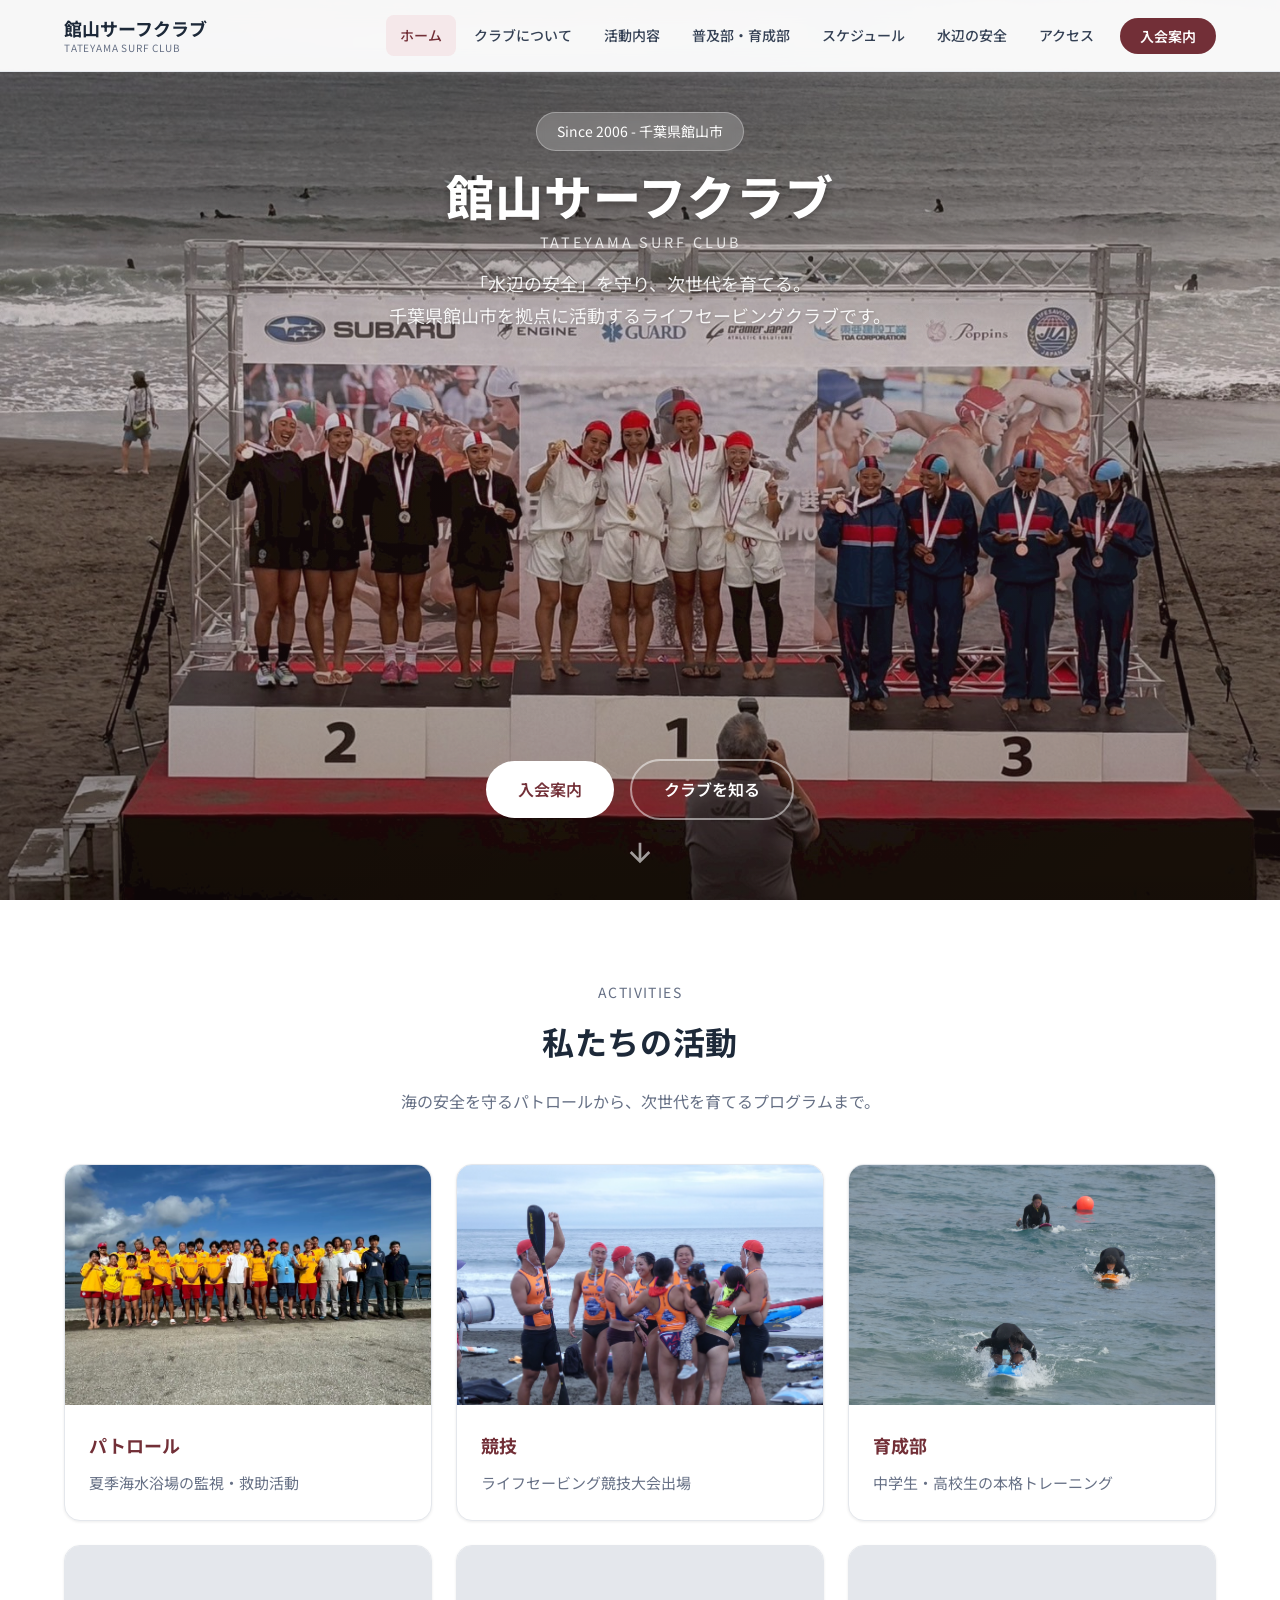
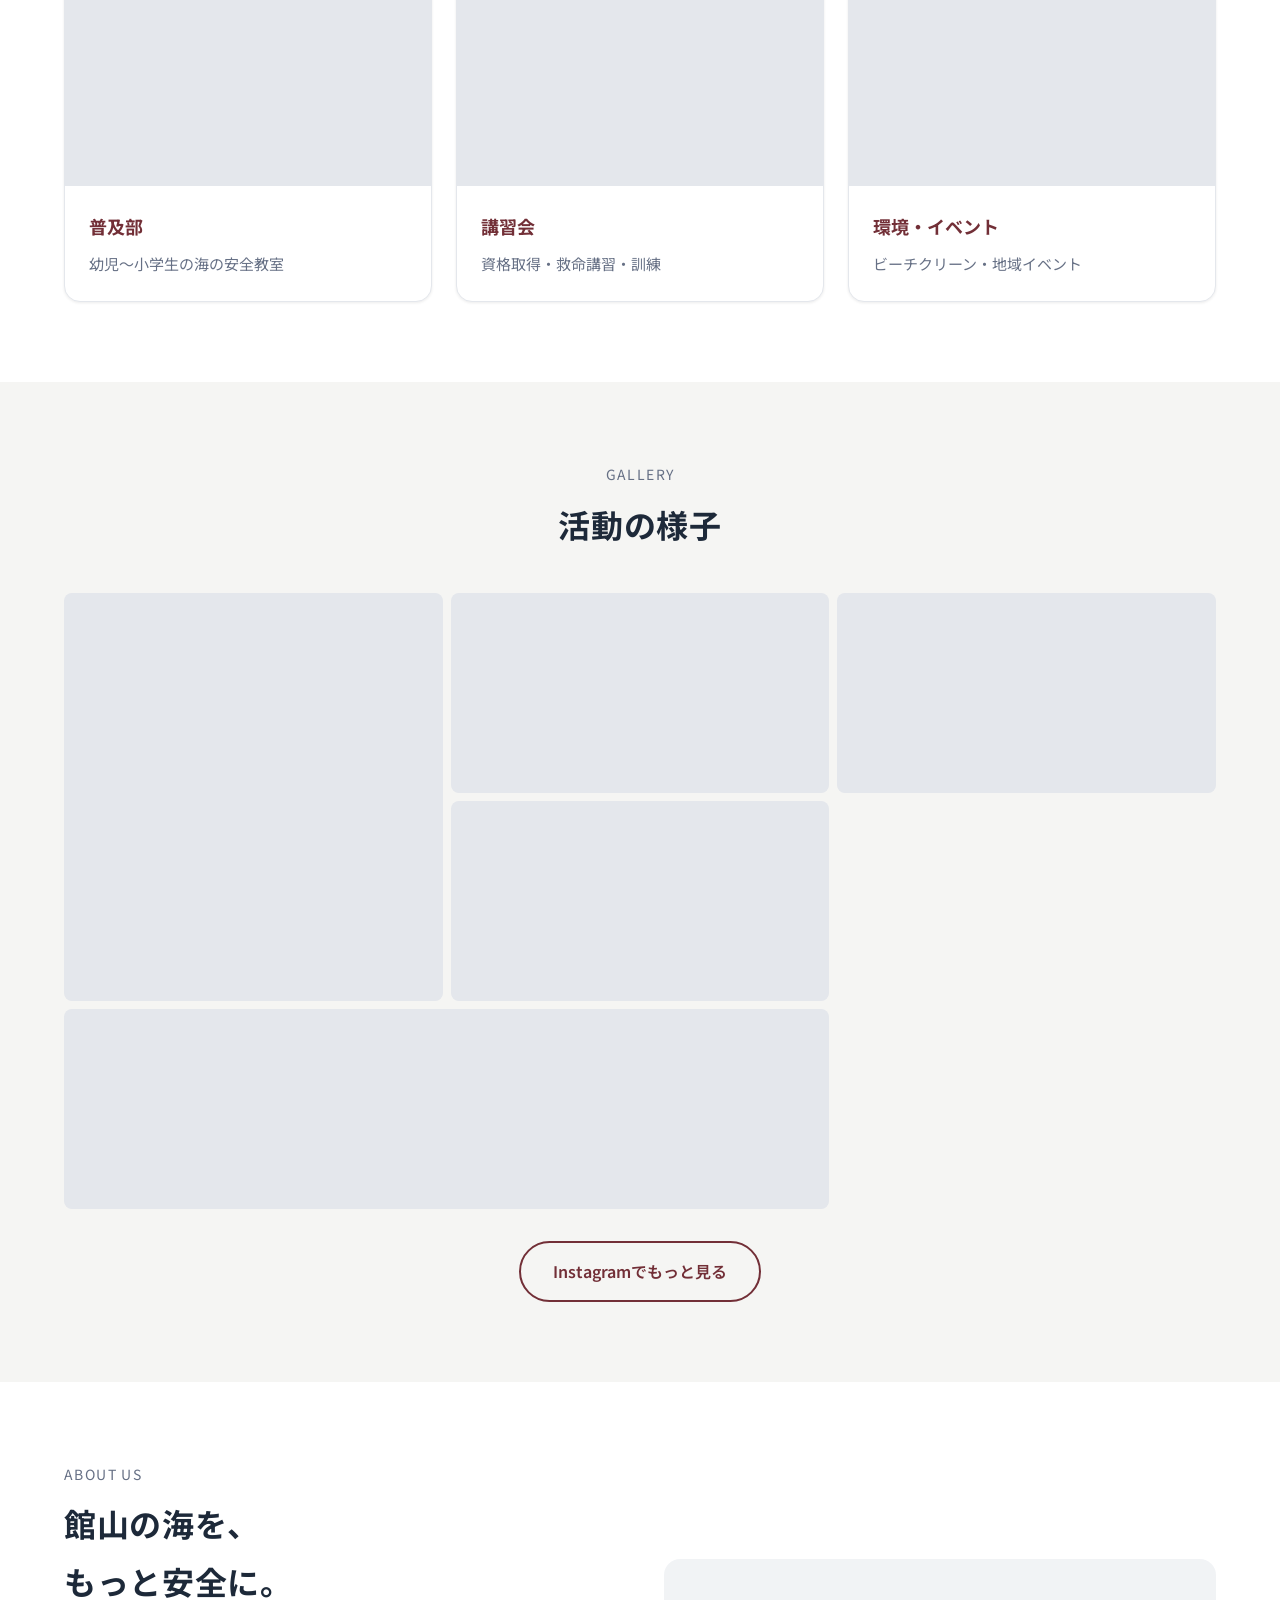
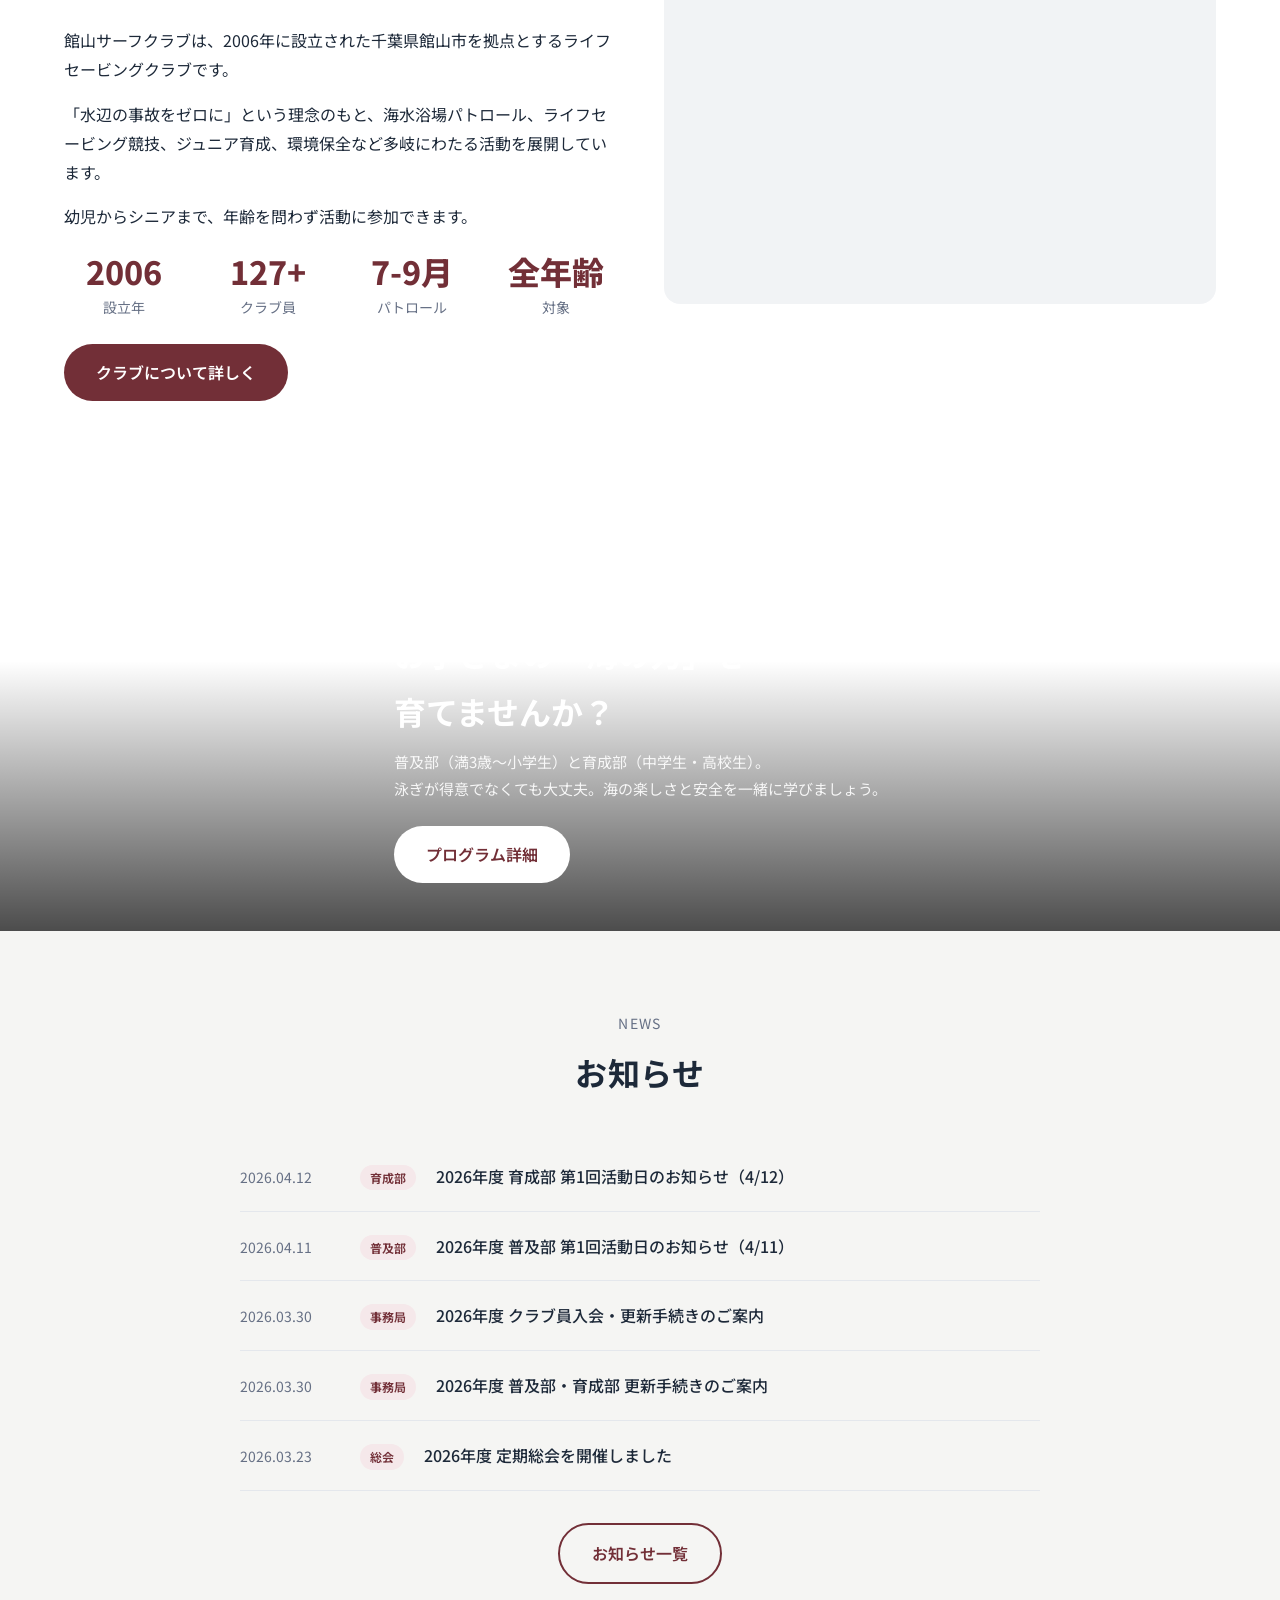
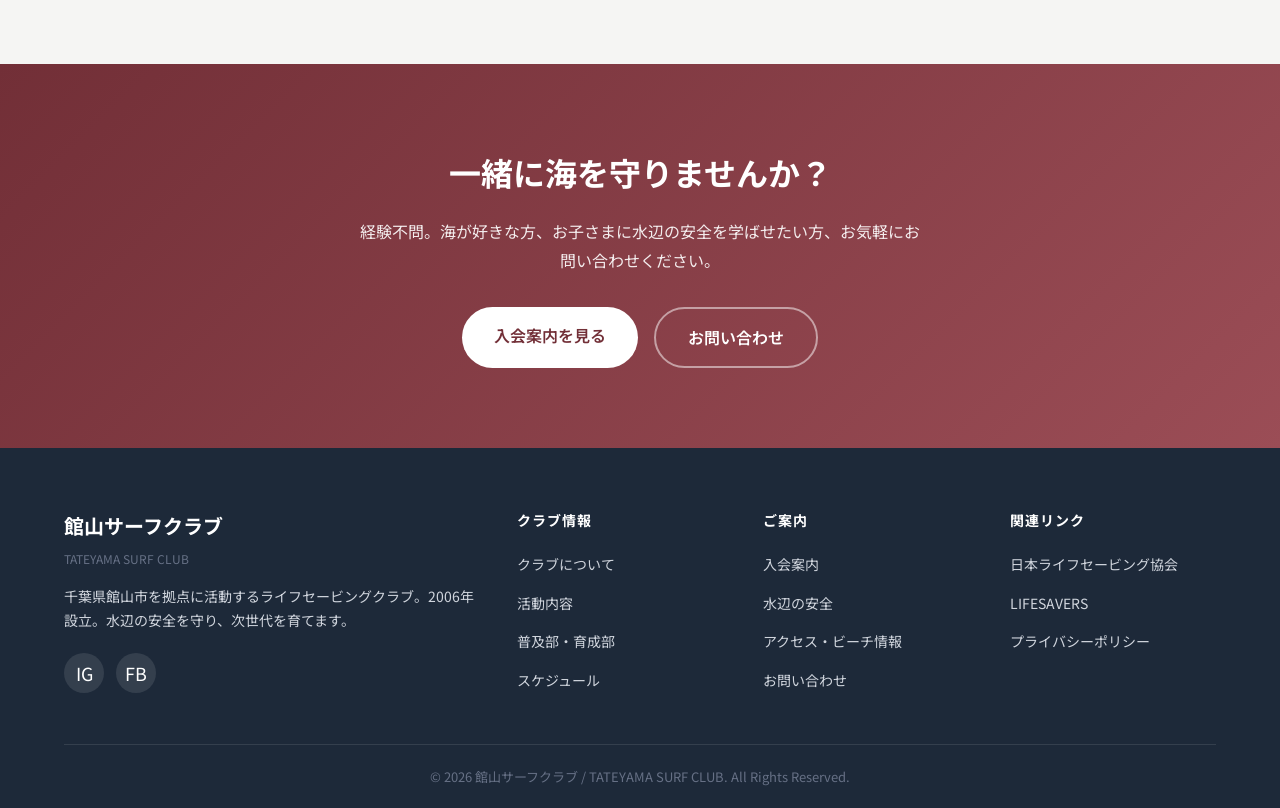
==== index.html @ 1c6e86e0 "活動カードを4枚→6枚に拡充（3列×2行） 1.パトロール 2.競技 3.育成部 4.普及部 5.講習会 6.環境・イベント  Co-Authored-By: Claude Opus 4.6 (1M " ====
<!DOCTYPE html>
<html lang="ja">
<head>
  <meta charset="UTF-8">
  <meta name="viewport" content="width=device-width, initial-scale=1.0">
  <meta name="description" content="館山サーフクラブ公式サイト。千葉県館山市を拠点にライフセービング活動・海水浴場パトロール・ジュニア育成・競技活動を行っています。">
  <meta name="keywords" content="館山サーフクラブ,ライフセービング,館山,北条海岸,パトロール,ジュニア,千葉県">
  <meta property="og:title" content="館山サーフクラブ | TATEYAMA SURF CLUB">
  <meta property="og:description" content="千葉県館山市を拠点にライフセービング活動を行うクラブの公式サイト">
  <meta property="og:type" content="website">
  <title>館山サーフクラブ | TATEYAMA SURF CLUB 公式サイト</title>
  <link rel="preconnect" href="https://fonts.googleapis.com">
  <link rel="preconnect" href="https://fonts.gstatic.com" crossorigin>
  <link href="https://fonts.googleapis.com/css2?family=Noto+Sans+JP:wght@400;500;600;700;800&display=swap" rel="stylesheet">
  <link rel="stylesheet" href="css/style.css">
</head>
<body>

  <!-- Header -->
  <header class="header">
    <div class="container">
      <a href="index.html" class="header__logo">
        <div class="header__logo-text">
          館山サーフクラブ
          <small>TATEYAMA SURF CLUB</small>
        </div>
      </a>
      <button class="hamburger" aria-label="メニューを開く">
        <span></span><span></span><span></span>
      </button>
      <nav class="nav">
        <ul class="nav__list">
          <li><a href="index.html" class="nav__link nav__link--active">ホーム</a></li>
          <li><a href="about.html" class="nav__link">クラブについて</a></li>
          <li><a href="activities.html" class="nav__link">活動内容</a></li>
          <li><a href="junior.html" class="nav__link">普及部・育成部</a></li>
          <li><a href="schedule.html" class="nav__link">スケジュール</a></li>
          <li><a href="safety.html" class="nav__link">水辺の安全</a></li>
          <li><a href="access.html" class="nav__link">アクセス</a></li>
          <li><a href="join.html" class="nav__cta">入会案内</a></li>
        </ul>
      </nav>
    </div>
  </header>

  <!-- ============================
       HERO - フルスクリーン写真
       images/hero.jpg を差し替えてください
       ============================ -->
  <section class="hero">
    <div class="hero__bg" style="background-image: url('images/hero.jpg');"></div>
    <div class="hero__overlay"></div>
    <div class="hero__content">
      <div class="hero__badge">Since 2006 - 千葉県館山市</div>
      <h1 class="hero__title">館山サーフクラブ</h1>
      <p class="hero__title-en">TATEYAMA SURF CLUB</p>
      <p class="hero__lead">「水辺の安全」を守り、次世代を育てる。<br>千葉県館山市を拠点に活動するライフセービングクラブです。</p>
    </div>
    <div class="hero__buttons">
      <a href="join.html" class="btn btn--white">入会案内</a>
      <a href="about.html" class="btn btn--outline" style="border-color: rgba(255,255,255,0.5); color: #fff;">クラブを知る</a>
    </div>
    <div class="hero__scroll">
      <svg viewBox="0 0 24 24" fill="none" stroke="currentColor" stroke-width="2"><path d="M12 5v14M5 12l7 7 7-7"/></svg>
    </div>
  </section>

  <!-- ============================
       活動紹介 - 写真カード4枚
       各 images/activity-*.jpg を差し替えてください
       ============================ -->
  <section class="section">
    <div class="container">
      <p class="section-subtitle">Activities</p>
      <h2 class="section-title">私たちの活動</h2>
      <p class="section-lead">海の安全を守るパトロールから、次世代を育てるプログラムまで。</p>
      <div class="card-grid card-grid--3">
        <a href="activities.html#patrol" class="photo-card">
          <div class="photo-card__img" data-label="パトロール写真" style="background-image: url('images/activity-patrol.jpg');"></div>
          <div class="photo-card__body">
            <h3 class="photo-card__title">パトロール</h3>
            <p class="photo-card__text">夏季海水浴場の監視・救助活動</p>
          </div>
        </a>
        <a href="activities.html#competition" class="photo-card">
          <div class="photo-card__img" data-label="競技大会写真" style="background-image: url('images/activity-competition.jpg');"></div>
          <div class="photo-card__body">
            <h3 class="photo-card__title">競技</h3>
            <p class="photo-card__text">ライフセービング競技大会出場</p>
          </div>
        </a>
        <a href="junior.html" class="photo-card">
          <div class="photo-card__img" data-label="育成部写真" style="background-image: url('images/activity-junior.jpg');"></div>
          <div class="photo-card__body">
            <h3 class="photo-card__title">育成部</h3>
            <p class="photo-card__text">中学生・高校生の本格トレーニング</p>
          </div>
        </a>
        <a href="junior.html" class="photo-card">
          <div class="photo-card__img" data-label="普及部写真" style="background-image: url('images/activity-fukyu.jpg');"></div>
          <div class="photo-card__body">
            <h3 class="photo-card__title">普及部</h3>
            <p class="photo-card__text">幼児〜小学生の海の安全教室</p>
          </div>
        </a>
        <a href="activities.html#education" class="photo-card">
          <div class="photo-card__img" data-label="講習会写真" style="background-image: url('images/activity-education.jpg');"></div>
          <div class="photo-card__body">
            <h3 class="photo-card__title">講習会</h3>
            <p class="photo-card__text">資格取得・救命講習・訓練</p>
          </div>
        </a>
        <a href="activities.html#environment" class="photo-card">
          <div class="photo-card__img" data-label="環境・イベント写真" style="background-image: url('images/activity-environment.jpg');"></div>
          <div class="photo-card__body">
            <h3 class="photo-card__title">環境・イベント</h3>
            <p class="photo-card__text">ビーチクリーン・地域イベント</p>
          </div>
        </a>
      </div>
    </div>
  </section>

  <!-- ============================
       フォトギャラリー - 固定（差し替えのみ）
       images/gallery-*.jpg を差し替えてください
       ============================ -->
  <section class="section section--gray">
    <div class="container">
      <p class="section-subtitle">Gallery</p>
      <h2 class="section-title">活動の様子</h2>
      <div class="photo-grid photo-grid--masonry" style="margin-top: 40px;">
        <div class="photo-grid__item photo-grid__item--tall" data-label="パトロール中の写真" style="background-image: url('images/gallery-1.jpg');"></div>
        <div class="photo-grid__item" data-label="トレーニング写真" style="background-image: url('images/gallery-2.jpg');"></div>
        <div class="photo-grid__item" data-label="ジュニア活動写真" style="background-image: url('images/gallery-3.jpg');"></div>
        <div class="photo-grid__item" data-label="大会写真" style="background-image: url('images/gallery-4.jpg');"></div>
        <div class="photo-grid__item photo-grid__item--wide" data-label="集合写真" style="background-image: url('images/gallery-5.jpg');"></div>
      </div>
      <div style="text-align: center; margin-top: 32px;">
        <a href="https://www.instagram.com/tateyama_surf_club/" target="_blank" rel="noopener" class="btn btn--outline">Instagramでもっと見る</a>
      </div>
    </div>
  </section>

  <!-- ============================
       クラブ紹介 - 写真+テキスト（固定）
       images/about-beach.jpg を差し替えてください
       ============================ -->
  <section class="section">
    <div class="container">
      <div class="two-col">
        <div>
          <p class="section-subtitle" style="text-align: left;">About Us</p>
          <h2 class="section-title" style="text-align: left;">館山の海を、<br>もっと安全に。</h2>
          <p style="margin-bottom: 16px;">館山サーフクラブは、2006年に設立された千葉県館山市を拠点とするライフセービングクラブです。</p>
          <p style="margin-bottom: 16px;">「水辺の事故をゼロに」という理念のもと、海水浴場パトロール、ライフセービング競技、ジュニア育成、環境保全など多岐にわたる活動を展開しています。</p>
          <p style="margin-bottom: 24px;">幼児からシニアまで、年齢を問わず活動に参加できます。</p>
          <div class="stats" style="text-align: center; margin-bottom: 24px;">
            <div>
              <div class="stat__number" style="font-size: 2rem;">2006</div>
              <div class="stat__label">設立年</div>
            </div>
            <div>
              <div class="stat__number" style="font-size: 2rem;">127+</div>
              <div class="stat__label">クラブ員</div>
            </div>
            <div>
              <div class="stat__number" style="font-size: 2rem;">7-9月</div>
              <div class="stat__label">パトロール</div>
            </div>
            <div>
              <div class="stat__number" style="font-size: 2rem;">全年齢</div>
              <div class="stat__label">対象</div>
            </div>
          </div>
          <a href="about.html" class="btn btn--primary">クラブについて詳しく</a>
        </div>
        <div class="img-placeholder" style="background-image: url('images/about-beach.jpg'); background-size: cover; background-position: center; border: none; color: transparent;">クラブ活動の写真</div>
      </div>
    </div>
  </section>

  <!-- ============================
       ジュニア紹介 - 写真バナー（固定）
       images/junior-banner.jpg を差し替えてください
       ============================ -->
  <section class="section" style="padding: 0;">
    <div class="photo-banner" style="border-radius: 0; min-height: 450px; background-image: url('images/junior-banner.jpg');">
      <div class="photo-banner__content" style="max-width: var(--max-width); margin: 0 auto; padding: 48px 24px;">
        <p style="font-size: 0.875rem; letter-spacing: 0.1em; opacity: 0.8; margin-bottom: 8px;">JUNIOR PROGRAM</p>
        <h2 class="photo-banner__title" style="font-size: 2rem;">お子さまの「海の力」を<br>育てませんか？</h2>
        <p class="photo-banner__text" style="max-width: 500px; margin-bottom: 24px;">普及部（満3歳〜小学生）と育成部（中学生・高校生）。<br>泳ぎが得意でなくても大丈夫。海の楽しさと安全を一緒に学びましょう。</p>
        <a href="junior.html" class="btn btn--white">プログラム詳細</a>
      </div>
    </div>
  </section>

  <!-- ============================
       ニュース - ★ここだけ更新する★
       新しいニュースは上に追加してください
       ============================ -->
  <section class="section section--gray">
    <div class="container">
      <p class="section-subtitle">News</p>
      <h2 class="section-title">お知らせ</h2>
      <div style="max-width: 800px; margin: 40px auto 0;">

        <!-- ===== ニュースここから（上に追加） ===== -->

        <div class="news-item">
          <span class="news-item__date">2026.04.12</span>
          <span class="news-item__tag">育成部</span>
          <span class="news-item__title">2026年度 育成部 第1回活動日のお知らせ（4/12）</span>
        </div>
        <div class="news-item">
          <span class="news-item__date">2026.04.11</span>
          <span class="news-item__tag">普及部</span>
          <span class="news-item__title">2026年度 普及部 第1回活動日のお知らせ（4/11）</span>
        </div>
        <div class="news-item">
          <span class="news-item__date">2026.03.30</span>
          <span class="news-item__tag">事務局</span>
          <span class="news-item__title">2026年度 クラブ員入会・更新手続きのご案内</span>
        </div>
        <div class="news-item">
          <span class="news-item__date">2026.03.30</span>
          <span class="news-item__tag">事務局</span>
          <span class="news-item__title">2026年度 普及部・育成部 更新手続きのご案内</span>
        </div>
        <div class="news-item">
          <span class="news-item__date">2026.03.23</span>
          <span class="news-item__tag">総会</span>
          <span class="news-item__title">2026年度 定期総会を開催しました</span>
        </div>

        <!-- ===== ニュースここまで ===== -->

      </div>
      <div style="text-align: center; margin-top: 32px;">
        <a href="news.html" class="btn btn--outline">お知らせ一覧</a>
      </div>
    </div>
  </section>

  <!-- CTA（固定） -->
  <section class="cta">
    <h2 class="cta__title">一緒に海を守りませんか？</h2>
    <p class="cta__text">経験不問。海が好きな方、お子さまに水辺の安全を学ばせたい方、お気軽にお問い合わせください。</p>
    <div class="cta__buttons">
      <a href="join.html" class="btn btn--white">入会案内を見る</a>
      <a href="contact.html" class="btn btn--outline" style="border-color: rgba(255,255,255,0.5); color: #fff;">お問い合わせ</a>
    </div>
  </section>

  <!-- Footer（固定） -->
  <footer class="footer">
    <div class="container">
      <div class="footer__grid">
        <div>
          <div class="footer__brand">
            館山サーフクラブ
            <small>TATEYAMA SURF CLUB</small>
          </div>
          <p class="footer__desc">千葉県館山市を拠点に活動するライフセービングクラブ。2006年設立。水辺の安全を守り、次世代を育てます。</p>
          <div class="footer__social">
            <a href="https://www.instagram.com/tateyama_surf_club/" target="_blank" rel="noopener" aria-label="Instagram">IG</a>
            <a href="https://www.facebook.com/tateyamasurfclub/" target="_blank" rel="noopener" aria-label="Facebook">FB</a>
          </div>
        </div>
        <div>
          <h4 class="footer__heading">クラブ情報</h4>
          <ul class="footer__links">
            <li><a href="about.html">クラブについて</a></li>
            <li><a href="activities.html">活動内容</a></li>
            <li><a href="junior.html">普及部・育成部</a></li>
            <li><a href="schedule.html">スケジュール</a></li>
          </ul>
        </div>
        <div>
          <h4 class="footer__heading">ご案内</h4>
          <ul class="footer__links">
            <li><a href="join.html">入会案内</a></li>
            <li><a href="safety.html">水辺の安全</a></li>
            <li><a href="access.html">アクセス・ビーチ情報</a></li>
            <li><a href="contact.html">お問い合わせ</a></li>
          </ul>
        </div>
        <div>
          <h4 class="footer__heading">関連リンク</h4>
          <ul class="footer__links">
            <li><a href="https://jla-lifesaving.or.jp/" target="_blank" rel="noopener">日本ライフセービング協会</a></li>
            <li><a href="https://life-savers.jp/" target="_blank" rel="noopener">LIFESAVERS</a></li>
            <li><a href="privacy.html">プライバシーポリシー</a></li>
          </ul>
        </div>
      </div>
      <div class="footer__bottom">
        &copy; 2026 館山サーフクラブ / TATEYAMA SURF CLUB. All Rights Reserved.
      </div>
    </div>
  </footer>

  <button class="scroll-top" aria-label="ページの先頭へ">&uarr;</button>
  <script src="js/main.js"></script>
</body>
</html>
---- css/style.css ----
/* ============================================
   TATEYAMA SURF CLUB - Official Website
   ============================================ */

/* --- Reset & Base --- */
*, *::before, *::after {
  margin: 0;
  padding: 0;
  box-sizing: border-box;
}

:root {
  --primary: #722F37;
  --primary-dark: #5a1a22;
  --primary-light: #f5e8ea;
  --accent: #0057B8;
  --accent-light: #e8f0fe;
  --white: #ffffff;
  --off-white: #f5f5f3;
  --gray-100: #f0f2f5;
  --gray-200: #e4e7ec;
  --gray-300: #d0d5dd;
  --gray-500: #667085;
  --gray-700: #344054;
  --gray-900: #1d2939;
  --sand: #f5f0e8;
  --ocean-gradient: linear-gradient(135deg, #722F37 0%, #9B4D56 100%);
  --shadow-sm: 0 1px 3px rgba(0,0,0,0.08);
  --shadow-md: 0 4px 12px rgba(0,0,0,0.1);
  --shadow-lg: 0 8px 24px rgba(0,0,0,0.12);
  --radius: 8px;
  --radius-lg: 16px;
  --max-width: 1200px;
  --header-height: 72px;
}

html {
  scroll-behavior: smooth;
  font-size: 16px;
}

body {
  font-family: 'Noto Sans JP', 'Hiragino Kaku Gothic ProN', 'Yu Gothic', sans-serif;
  color: var(--gray-900);
  line-height: 1.8;
  background: var(--white);
  -webkit-font-smoothing: antialiased;
}

a {
  color: var(--primary);
  text-decoration: none;
  transition: color 0.2s;
}

a:hover {
  color: var(--primary-dark);
}

img {
  max-width: 100%;
  height: auto;
  display: block;
}

ul, ol {
  list-style: none;
}

/* --- Utility --- */
.container {
  max-width: var(--max-width);
  margin: 0 auto;
  padding: 0 24px;
}

.section {
  padding: 80px 0;
}

.section--gray {
  background: var(--off-white);
}

.section--sand {
  background: var(--sand);
}

.section--blue {
  background: var(--primary);
  color: var(--white);
}

.section-title {
  font-size: 2rem;
  font-weight: 700;
  text-align: center;
  margin-bottom: 16px;
  letter-spacing: 0.02em;
}

.section-title--white {
  color: var(--white);
}

.section-subtitle {
  text-align: center;
  color: var(--gray-500);
  font-size: 0.875rem;
  text-transform: uppercase;
  letter-spacing: 0.1em;
  margin-bottom: 8px;
}

.section-lead {
  text-align: center;
  color: var(--gray-500);
  max-width: 640px;
  margin: 0 auto 48px;
  font-size: 1rem;
}

.btn {
  display: inline-block;
  padding: 14px 32px;
  border-radius: 50px;
  font-size: 1rem;
  font-weight: 600;
  cursor: pointer;
  transition: all 0.3s;
  border: none;
  text-align: center;
}

.btn--primary {
  background: var(--primary);
  color: var(--white);
}

.btn--primary:hover {
  background: var(--primary-dark);
  color: var(--white);
  transform: translateY(-2px);
  box-shadow: var(--shadow-md);
}

.btn--white {
  background: var(--white);
  color: var(--primary);
}

.btn--white:hover {
  background: var(--gray-100);
  color: var(--primary-dark);
  transform: translateY(-2px);
}

.btn--outline {
  background: transparent;
  color: var(--primary);
  border: 2px solid var(--primary);
}

.btn--outline:hover {
  background: var(--primary);
  color: var(--white);
}

.btn--accent {
  background: var(--accent);
  color: var(--white);
}

.btn--accent:hover {
  background: #c5303c;
  color: var(--white);
  transform: translateY(-2px);
}

/* --- Header --- */
.header {
  position: fixed;
  top: 0;
  left: 0;
  right: 0;
  height: var(--header-height);
  background: rgba(255,255,255,0.95);
  backdrop-filter: blur(10px);
  z-index: 1000;
  border-bottom: 1px solid var(--gray-200);
  transition: box-shadow 0.3s;
}

.header.scrolled {
  box-shadow: var(--shadow-sm);
}

.header .container {
  display: flex;
  align-items: center;
  justify-content: space-between;
  height: 100%;
}

.header__logo {
  display: flex;
  align-items: center;
  gap: 12px;
  font-weight: 700;
  font-size: 1.125rem;
  color: var(--gray-900);
}

.header__logo img {
  height: 40px;
  width: auto;
}

.header__logo-text {
  display: flex;
  flex-direction: column;
  line-height: 1.3;
}

.header__logo-text small {
  font-size: 0.625rem;
  color: var(--gray-500);
  font-weight: 400;
  letter-spacing: 0.08em;
}

.nav__list {
  display: flex;
  align-items: center;
  gap: 4px;
}

.nav__link {
  display: block;
  padding: 8px 14px;
  color: var(--gray-700);
  font-size: 0.875rem;
  font-weight: 500;
  border-radius: var(--radius);
  transition: all 0.2s;
}

.nav__link:hover,
.nav__link--active {
  color: var(--primary);
  background: var(--primary-light);
}

.nav__cta {
  margin-left: 8px;
  padding: 8px 20px;
  background: var(--primary);
  color: var(--white) !important;
  border-radius: 50px;
  font-size: 0.875rem;
  font-weight: 600;
}

.nav__cta:hover {
  background: var(--primary-dark);
  color: var(--white) !important;
}

/* Mobile menu */
.hamburger {
  display: none;
  flex-direction: column;
  gap: 5px;
  cursor: pointer;
  padding: 8px;
  background: none;
  border: none;
}

.hamburger span {
  width: 24px;
  height: 2px;
  background: var(--gray-900);
  transition: all 0.3s;
}

.hamburger.active span:nth-child(1) {
  transform: rotate(45deg) translate(5px, 5px);
}

.hamburger.active span:nth-child(2) {
  opacity: 0;
}

.hamburger.active span:nth-child(3) {
  transform: rotate(-45deg) translate(5px, -5px);
}

/* --- Hero --- */
.hero {
  position: relative;
  min-height: 100vh;
  display: flex;
  flex-direction: column;
  align-items: center;
  justify-content: space-between;
  background: var(--ocean-gradient);
  color: var(--white);
  text-align: center;
  overflow: hidden;
  padding-top: var(--header-height);
}

.hero__bg {
  position: absolute;
  inset: 0;
  background-size: cover;
  background-position: center top;
  opacity: 0.85;
}

.hero__overlay {
  position: absolute;
  inset: 0;
  background: linear-gradient(180deg, rgba(0,0,0,0.45) 0%, rgba(0,0,0,0.1) 40%, rgba(0,0,0,0.35) 100%);
}

.hero__content {
  position: relative;
  z-index: 2;
  padding: 40px 24px 0;
  text-align: center;
}

.hero__badge {
  display: inline-block;
  background: rgba(255,255,255,0.2);
  backdrop-filter: blur(4px);
  padding: 6px 20px;
  border-radius: 50px;
  font-size: 0.875rem;
  margin-bottom: 16px;
  border: 1px solid rgba(255,255,255,0.3);
}

.hero__title {
  font-size: 3rem;
  font-weight: 800;
  line-height: 1.2;
  margin-bottom: 4px;
  letter-spacing: 0.02em;
  text-shadow: 0 2px 8px rgba(0,0,0,0.3);
}

.hero__title-en {
  font-size: 0.9rem;
  font-weight: 400;
  letter-spacing: 0.2em;
  opacity: 0.8;
  margin-bottom: 12px;
}

.hero__lead {
  font-size: 1.125rem;
  max-width: 600px;
  margin: 0 auto;
  opacity: 0.9;
  line-height: 1.8;
  text-shadow: 0 1px 4px rgba(0,0,0,0.3);
}

.hero__buttons {
  display: flex;
  gap: 16px;
  justify-content: center;
  align-items: center;
  flex-wrap: wrap;
  position: relative;
  z-index: 2;
  margin-bottom: 80px;
}

.hero__scroll {
  position: absolute;
  bottom: 24px;
  left: 50%;
  transform: translateX(-50%);
  z-index: 2;
  animation: bounce 2s infinite;
}

.hero__scroll svg {
  width: 32px;
  height: 32px;
  opacity: 0.6;
}

@keyframes bounce {
  0%, 100% { transform: translateX(-50%) translateY(0); }
  50% { transform: translateX(-50%) translateY(8px); }
}

/* --- Page Hero (sub pages) --- */
.page-hero {
  background: var(--ocean-gradient);
  color: var(--white);
  padding: 140px 0 80px;
  text-align: center;
  position: relative;
  background-size: cover;
  background-position: center;
}

.page-hero--photo {
  position: relative;
}

.page-hero--photo::after {
  content: '';
  position: absolute;
  inset: 0;
  background: linear-gradient(135deg, rgba(114,47,55,0.8) 0%, rgba(29,41,57,0.6) 100%);
}

.page-hero--photo > * {
  position: relative;
  z-index: 2;
}

.page-hero__title {
  font-size: 2.5rem;
  font-weight: 800;
  margin-bottom: 8px;
}

.page-hero__subtitle {
  font-size: 0.875rem;
  opacity: 0.7;
  letter-spacing: 0.15em;
  text-transform: uppercase;
}

.page-hero__lead {
  margin-top: 16px;
  opacity: 0.85;
  max-width: 600px;
  margin-left: auto;
  margin-right: auto;
}

/* --- Breadcrumb --- */
.breadcrumb {
  padding: 16px 0;
  font-size: 0.8125rem;
  color: var(--gray-500);
  border-bottom: 1px solid var(--gray-200);
}

.breadcrumb a {
  color: var(--gray-500);
}

.breadcrumb a:hover {
  color: var(--primary);
}

.breadcrumb span {
  margin: 0 8px;
}

/* --- Cards --- */
.card-grid {
  display: grid;
  grid-template-columns: repeat(auto-fit, minmax(300px, 1fr));
  gap: 24px;
}

.card-grid--3 {
  grid-template-columns: repeat(3, 1fr);
}

.card-grid--4 {
  grid-template-columns: repeat(4, 1fr);
}

.card {
  background: var(--white);
  border-radius: var(--radius-lg);
  overflow: hidden;
  box-shadow: var(--shadow-sm);
  transition: all 0.3s;
  border: 1px solid var(--gray-200);
}

.card:hover {
  transform: translateY(-4px);
  box-shadow: var(--shadow-lg);
}

.card__image {
  height: 200px;
  background: var(--gray-200);
  background-size: cover;
  background-position: center;
  position: relative;
}

.card__image-placeholder {
  height: 200px;
  background: var(--ocean-gradient);
  display: flex;
  align-items: center;
  justify-content: center;
  font-size: 3rem;
}

.card__body {
  padding: 24px;
}

.card__tag {
  display: inline-block;
  padding: 4px 12px;
  background: var(--primary-light);
  color: var(--primary);
  font-size: 0.75rem;
  font-weight: 600;
  border-radius: 50px;
  margin-bottom: 12px;
}

.card__title {
  font-size: 1.25rem;
  font-weight: 700;
  margin-bottom: 12px;
  line-height: 1.4;
}

.card__text {
  color: var(--gray-500);
  font-size: 0.9375rem;
  line-height: 1.7;
}

/* --- Icon Card --- */
.icon-card {
  text-align: center;
  padding: 40px 24px;
  background: var(--white);
  border-radius: var(--radius-lg);
  border: 1px solid var(--gray-200);
  transition: all 0.3s;
}

.icon-card:hover {
  transform: translateY(-4px);
  box-shadow: var(--shadow-md);
  border-color: var(--primary);
}

.icon-card__icon {
  width: 64px;
  height: 64px;
  margin: 0 auto 20px;
  background: var(--primary-light);
  border-radius: 50%;
  display: flex;
  align-items: center;
  justify-content: center;
  font-size: 1.75rem;
}

.icon-card__title {
  font-size: 1.125rem;
  font-weight: 700;
  margin-bottom: 12px;
}

.icon-card__text {
  color: var(--gray-500);
  font-size: 0.9375rem;
}

/* --- Stats --- */
.stats {
  display: grid;
  grid-template-columns: repeat(4, 1fr);
  gap: 24px;
  text-align: center;
}

.stat__number {
  font-size: 3rem;
  font-weight: 800;
  color: var(--primary);
  line-height: 1;
  margin-bottom: 8px;
}

.stat__label {
  font-size: 0.875rem;
  color: var(--gray-500);
}

/* --- Table --- */
.table-wrap {
  overflow-x: auto;
}

.table {
  width: 100%;
  border-collapse: collapse;
  font-size: 0.9375rem;
}

.table th {
  background: var(--primary);
  color: var(--white);
  padding: 14px 16px;
  text-align: left;
  font-weight: 600;
  white-space: nowrap;
}

.table td {
  padding: 14px 16px;
  border-bottom: 1px solid var(--gray-200);
}

.table tr:nth-child(even) td {
  background: var(--off-white);
}

.table--striped tr:hover td {
  background: var(--primary-light);
}

/* --- CTA Section --- */
.cta {
  background: var(--ocean-gradient);
  color: var(--white);
  padding: 80px 0;
  text-align: center;
}

.cta__title {
  font-size: 2rem;
  font-weight: 700;
  margin-bottom: 16px;
}

.cta__text {
  opacity: 0.9;
  max-width: 560px;
  margin: 0 auto 32px;
}

.cta__buttons {
  display: flex;
  gap: 16px;
  justify-content: center;
  flex-wrap: wrap;
}

/* --- Timeline --- */
.timeline {
  position: relative;
  max-width: 800px;
  margin: 0 auto;
}

.timeline::before {
  content: '';
  position: absolute;
  left: 0;
  top: 0;
  bottom: 0;
  width: 3px;
  background: var(--gray-200);
}

.timeline__item {
  position: relative;
  padding-left: 40px;
  padding-bottom: 32px;
}

.timeline__item::before {
  content: '';
  position: absolute;
  left: -5px;
  top: 6px;
  width: 13px;
  height: 13px;
  border-radius: 50%;
  background: var(--primary);
  border: 3px solid var(--white);
  box-shadow: 0 0 0 2px var(--primary);
}

.timeline__year {
  font-size: 0.875rem;
  color: var(--primary);
  font-weight: 700;
  margin-bottom: 4px;
}

.timeline__text {
  color: var(--gray-700);
}

/* --- FAQ --- */
.faq__item {
  border: 1px solid var(--gray-200);
  border-radius: var(--radius);
  margin-bottom: 12px;
  overflow: hidden;
}

.faq__question {
  display: flex;
  align-items: center;
  justify-content: space-between;
  padding: 20px 24px;
  cursor: pointer;
  font-weight: 600;
  background: var(--white);
  transition: background 0.2s;
  border: none;
  width: 100%;
  text-align: left;
  font-size: 1rem;
  color: var(--gray-900);
}

.faq__question:hover {
  background: var(--off-white);
}

.faq__question::after {
  content: '+';
  font-size: 1.5rem;
  color: var(--primary);
  transition: transform 0.3s;
}

.faq__item.active .faq__question::after {
  content: '-';
}

.faq__answer {
  display: none;
  padding: 0 24px 20px;
  color: var(--gray-700);
  line-height: 1.8;
}

.faq__item.active .faq__answer {
  display: block;
}

/* --- Contact Form --- */
.form-group {
  margin-bottom: 24px;
}

.form-group label {
  display: block;
  font-weight: 600;
  margin-bottom: 8px;
  font-size: 0.9375rem;
}

.form-group label .required {
  color: var(--accent);
  font-size: 0.75rem;
  margin-left: 4px;
}

.form-input,
.form-textarea,
.form-select {
  width: 100%;
  padding: 12px 16px;
  border: 1px solid var(--gray-300);
  border-radius: var(--radius);
  font-size: 1rem;
  font-family: inherit;
  transition: border-color 0.2s;
  background: var(--white);
}

.form-input:focus,
.form-textarea:focus,
.form-select:focus {
  outline: none;
  border-color: var(--primary);
  box-shadow: 0 0 0 3px rgba(0,87,184,0.1);
}

.form-textarea {
  min-height: 160px;
  resize: vertical;
}

/* --- Footer --- */
.footer {
  background: var(--gray-900);
  color: var(--gray-300);
  padding: 60px 0 0;
}

.footer__grid {
  display: grid;
  grid-template-columns: 2fr 1fr 1fr 1fr;
  gap: 40px;
  padding-bottom: 40px;
  border-bottom: 1px solid rgba(255,255,255,0.1);
}

.footer__brand {
  font-size: 1.25rem;
  font-weight: 700;
  color: var(--white);
  margin-bottom: 16px;
}

.footer__brand small {
  display: block;
  font-size: 0.75rem;
  color: var(--gray-500);
  font-weight: 400;
  margin-top: 4px;
}

.footer__desc {
  font-size: 0.875rem;
  line-height: 1.7;
  margin-bottom: 20px;
}

.footer__social {
  display: flex;
  gap: 12px;
}

.footer__social a {
  width: 40px;
  height: 40px;
  border-radius: 50%;
  background: rgba(255,255,255,0.1);
  display: flex;
  align-items: center;
  justify-content: center;
  color: var(--white);
  transition: background 0.2s;
  font-size: 1.125rem;
}

.footer__social a:hover {
  background: var(--primary);
}

.footer__heading {
  color: var(--white);
  font-weight: 700;
  font-size: 0.875rem;
  margin-bottom: 16px;
  text-transform: uppercase;
  letter-spacing: 0.08em;
}

.footer__links li {
  margin-bottom: 10px;
}

.footer__links a {
  color: var(--gray-300);
  font-size: 0.875rem;
  transition: color 0.2s;
}

.footer__links a:hover {
  color: var(--white);
}

.footer__bottom {
  padding: 20px 0;
  text-align: center;
  font-size: 0.8125rem;
  color: var(--gray-500);
}

/* --- Responsive --- */
@media (max-width: 1024px) {
  .card-grid--3, .card-grid--4 {
    grid-template-columns: repeat(2, 1fr);
  }
  .stats {
    grid-template-columns: repeat(2, 1fr);
  }
  .footer__grid {
    grid-template-columns: 1fr 1fr;
  }
}

@media (max-width: 768px) {
  .hero {
    min-height: 100svh;
  }
  .hero__content {
    padding-top: 24px;
  }
  .hero__title {
    font-size: 2rem;
  }
  .hero__lead {
    font-size: 1rem;
  }
  .hero__buttons {
    margin-bottom: 60px;
  }
  .section {
    padding: 60px 0;
  }
  .section-title {
    font-size: 1.5rem;
  }
  .page-hero {
    padding: 120px 0 60px;
  }
  .page-hero__title {
    font-size: 1.75rem;
  }
  .card-grid--3, .card-grid--4, .card-grid {
    grid-template-columns: 1fr;
  }
  .stats {
    grid-template-columns: repeat(2, 1fr);
    gap: 24px 16px;
  }
  .stat__number {
    font-size: 2.25rem;
  }
  .footer__grid {
    grid-template-columns: 1fr;
    gap: 32px;
  }
  /* Mobile nav */
  .nav {
    position: fixed;
    top: var(--header-height);
    left: 0;
    right: 0;
    bottom: 0;
    background: var(--white);
    transform: translateX(100%);
    transition: transform 0.3s;
    overflow-y: auto;
    padding: 24px;
  }
  .nav.active {
    transform: translateX(0);
  }
  .nav__list {
    flex-direction: column;
    gap: 4px;
  }
  .nav__link {
    font-size: 1rem;
    padding: 12px 16px;
  }
  .nav__cta {
    margin-left: 0;
    margin-top: 16px;
    text-align: center;
    display: block;
  }
  .hamburger {
    display: flex;
  }
}

@media (max-width: 480px) {
  .hero__title {
    font-size: 1.5rem;
  }
  .hero__title-en {
    font-size: 0.75rem;
  }
  .hero__lead {
    font-size: 0.9375rem;
  }
  .hero__badge {
    font-size: 0.75rem;
    padding: 4px 14px;
  }
  .hero__buttons {
    flex-direction: column;
    align-items: center;
    margin-bottom: 48px;
  }
  .container {
    padding: 0 16px;
  }
}

/* --- News List --- */
.news-list {
  max-width: 800px;
  margin: 0 auto;
}

.news-item {
  display: flex;
  gap: 20px;
  padding: 20px 0;
  border-bottom: 1px solid var(--gray-200);
  align-items: baseline;
}

.news-item__date {
  color: var(--gray-500);
  font-size: 0.875rem;
  white-space: nowrap;
  min-width: 100px;
}

.news-item__tag {
  display: inline-block;
  padding: 2px 10px;
  background: var(--primary-light);
  color: var(--primary);
  font-size: 0.75rem;
  font-weight: 600;
  border-radius: 50px;
  white-space: nowrap;
}

.news-item__title {
  font-weight: 500;
}

.news-item__title a {
  color: var(--gray-900);
}

.news-item__title a:hover {
  color: var(--primary);
}

/* --- Info Box --- */
.info-box {
  background: var(--primary-light);
  border-left: 4px solid var(--primary);
  padding: 24px;
  border-radius: 0 var(--radius) var(--radius) 0;
  margin: 24px 0;
}

.info-box--warning {
  background: #fff8e6;
  border-left-color: #f0a500;
}

.info-box--accent {
  background: var(--accent-light);
  border-left-color: var(--accent);
}

.info-box__title {
  font-weight: 700;
  margin-bottom: 8px;
}

/* --- Two Column --- */
.two-col {
  display: grid;
  grid-template-columns: 1fr 1fr;
  gap: 48px;
  align-items: center;
}

.two-col--reverse {
  direction: rtl;
}

.two-col--reverse > * {
  direction: ltr;
}

@media (max-width: 768px) {
  .two-col {
    grid-template-columns: 1fr;
    gap: 32px;
  }
  .two-col--reverse {
    direction: ltr;
  }
}

/* --- Image Placeholder --- */
.img-placeholder {
  background: var(--ocean-gradient);
  border-radius: var(--radius-lg);
  aspect-ratio: 16/10;
  display: flex;
  align-items: center;
  justify-content: center;
  color: var(--white);
  font-size: 1rem;
  opacity: 0.9;
}

/* --- Price Table --- */
.price-card {
  background: var(--white);
  border: 2px solid var(--gray-200);
  border-radius: var(--radius-lg);
  padding: 32px;
  text-align: center;
  transition: all 0.3s;
}

.price-card:hover {
  border-color: var(--primary);
  box-shadow: var(--shadow-md);
}

.price-card--featured {
  border-color: var(--primary);
  position: relative;
}

.price-card__badge {
  position: absolute;
  top: -12px;
  left: 50%;
  transform: translateX(-50%);
  background: var(--primary);
  color: var(--white);
  padding: 4px 20px;
  border-radius: 50px;
  font-size: 0.75rem;
  font-weight: 700;
}

.price-card__name {
  font-size: 1.25rem;
  font-weight: 700;
  margin-bottom: 8px;
}

.price-card__price {
  font-size: 2.5rem;
  font-weight: 800;
  color: var(--primary);
  margin-bottom: 4px;
}

.price-card__price small {
  font-size: 1rem;
  font-weight: 400;
}

.price-card__note {
  font-size: 0.875rem;
  color: var(--gray-500);
  margin-bottom: 24px;
}

.price-card__features {
  text-align: left;
  margin-bottom: 24px;
}

.price-card__features li {
  padding: 8px 0;
  border-bottom: 1px solid var(--gray-100);
  font-size: 0.9375rem;
  padding-left: 24px;
  position: relative;
}

.price-card__features li::before {
  content: '\2713';
  position: absolute;
  left: 0;
  color: var(--primary);
  font-weight: 700;
}

/* --- Scroll to top --- */
.scroll-top {
  position: fixed;
  bottom: 24px;
  right: 24px;
  width: 48px;
  height: 48px;
  border-radius: 50%;
  background: var(--primary);
  color: var(--white);
  display: flex;
  align-items: center;
  justify-content: center;
  cursor: pointer;
  opacity: 0;
  visibility: hidden;
  transition: all 0.3s;
  border: none;
  box-shadow: var(--shadow-md);
  z-index: 999;
  font-size: 1.25rem;
}

.scroll-top.visible {
  opacity: 1;
  visibility: visible;
}

.scroll-top:hover {
  background: var(--primary-dark);
  transform: translateY(-2px);
}

/* ============================================
   Photo-First Layout Components
   ============================================ */

/* --- Full-width Photo Section --- */
.photo-section {
  position: relative;
  min-height: 500px;
  display: flex;
  align-items: center;
  background-size: cover;
  background-position: center;
  color: var(--white);
}

.photo-section::after {
  content: '';
  position: absolute;
  inset: 0;
  background: linear-gradient(135deg, rgba(114,47,55,0.7) 0%, rgba(29,41,57,0.5) 100%);
}

.photo-section__content {
  position: relative;
  z-index: 2;
  max-width: var(--max-width);
  margin: 0 auto;
  padding: 60px 24px;
}

.photo-section--light::after {
  background: linear-gradient(180deg, rgba(255,255,255,0.85) 0%, rgba(255,255,255,0.7) 100%);
}

.photo-section--light {
  color: var(--gray-900);
}

/* --- Photo Grid (Gallery) --- */
.photo-grid {
  display: grid;
  gap: 8px;
}

.photo-grid--2 {
  grid-template-columns: repeat(2, 1fr);
}

.photo-grid--3 {
  grid-template-columns: repeat(3, 1fr);
}

.photo-grid--4 {
  grid-template-columns: repeat(4, 1fr);
}

.photo-grid--masonry {
  grid-template-columns: repeat(3, 1fr);
  grid-auto-rows: 200px;
}

.photo-grid__item {
  overflow: hidden;
  border-radius: var(--radius);
  position: relative;
  background: var(--gray-200);
  background-size: cover;
  background-position: center;
  min-height: 200px;
  transition: transform 0.3s;
}

.photo-grid__item:hover {
  transform: scale(1.02);
}

.photo-grid__item--tall {
  grid-row: span 2;
}

.photo-grid__item--wide {
  grid-column: span 2;
}

/* Photo placeholder with icon */
.photo-grid__item::before {
  content: attr(data-label);
  position: absolute;
  inset: 0;
  display: flex;
  align-items: center;
  justify-content: center;
  font-size: 0.875rem;
  color: var(--gray-500);
  background: var(--gray-100);
  text-align: center;
  padding: 16px;
}

.photo-grid__item[style*="background-image"]::before {
  display: none;
}

/* --- Photo Card (image top, text bottom) --- */
.photo-card {
  border-radius: var(--radius-lg);
  overflow: hidden;
  box-shadow: var(--shadow-sm);
  border: 1px solid var(--gray-200);
  transition: all 0.3s;
  background: var(--white);
}

.photo-card:hover {
  transform: translateY(-4px);
  box-shadow: var(--shadow-lg);
}

.photo-card__img {
  height: 240px;
  background: var(--gray-200);
  background-size: cover;
  background-position: center;
  position: relative;
}

.photo-card__img::before {
  content: attr(data-label);
  position: absolute;
  inset: 0;
  display: flex;
  align-items: center;
  justify-content: center;
  color: var(--gray-500);
  font-size: 0.875rem;
}

.photo-card__img[style*="background-image"]::before {
  display: none;
}

.photo-card__body {
  padding: 24px;
}

.photo-card__title {
  font-size: 1.125rem;
  font-weight: 700;
  margin-bottom: 8px;
}

.photo-card__text {
  color: var(--gray-500);
  font-size: 0.9375rem;
}

/* --- Full-bleed Image + Text Overlay --- */
.photo-banner {
  position: relative;
  min-height: 400px;
  display: flex;
  align-items: flex-end;
  background-size: cover;
  background-position: center;
  border-radius: var(--radius-lg);
  overflow: hidden;
}

.photo-banner::after {
  content: '';
  position: absolute;
  inset: 0;
  background: linear-gradient(0deg, rgba(0,0,0,0.7) 0%, transparent 60%);
}

.photo-banner__content {
  position: relative;
  z-index: 2;
  padding: 32px;
  color: var(--white);
}

.photo-banner__title {
  font-size: 1.5rem;
  font-weight: 700;
  margin-bottom: 8px;
}

.photo-banner__text {
  opacity: 0.9;
  font-size: 0.9375rem;
}

/* --- Img placeholder improved --- */
.img-placeholder {
  background: var(--gray-100);
  border-radius: var(--radius-lg);
  aspect-ratio: 16/10;
  display: flex;
  align-items: center;
  justify-content: center;
  color: var(--gray-400);
  font-size: 0.875rem;
  border: 2px dashed var(--gray-300);
  text-align: center;
  padding: 24px;
}

.img-placeholder--tall {
  aspect-ratio: 3/4;
}

.img-placeholder--square {
  aspect-ratio: 1/1;
}

/* --- News Blog Cards --- */
.news-card {
  display: grid;
  grid-template-columns: 200px 1fr;
  gap: 24px;
  padding: 24px;
  background: var(--white);
  border-radius: var(--radius-lg);
  border: 1px solid var(--gray-200);
  transition: all 0.3s;
  align-items: center;
}

.news-card:hover {
  box-shadow: var(--shadow-md);
  border-color: var(--primary);
}

.news-card__img {
  height: 140px;
  background: var(--gray-200);
  background-size: cover;
  background-position: center;
  border-radius: var(--radius);
}

.news-card__meta {
  display: flex;
  gap: 12px;
  align-items: center;
  margin-bottom: 8px;
}

.news-card__date {
  font-size: 0.8125rem;
  color: var(--gray-500);
}

.news-card__title {
  font-size: 1.125rem;
  font-weight: 700;
  margin-bottom: 8px;
  line-height: 1.5;
}

.news-card__excerpt {
  font-size: 0.875rem;
  color: var(--gray-500);
  line-height: 1.6;
}

@media (max-width: 768px) {
  .photo-grid--3, .photo-grid--4 {
    grid-template-columns: repeat(2, 1fr);
  }
  .photo-grid--masonry {
    grid-template-columns: repeat(2, 1fr);
    grid-auto-rows: 150px;
  }
  .photo-section {
    min-height: 350px;
  }
  .news-card {
    grid-template-columns: 1fr;
  }
  .news-card__img {
    height: 180px;
  }
}

@media (max-width: 480px) {
  .photo-grid--2, .photo-grid--3, .photo-grid--4 {
    grid-template-columns: 1fr;
  }
}
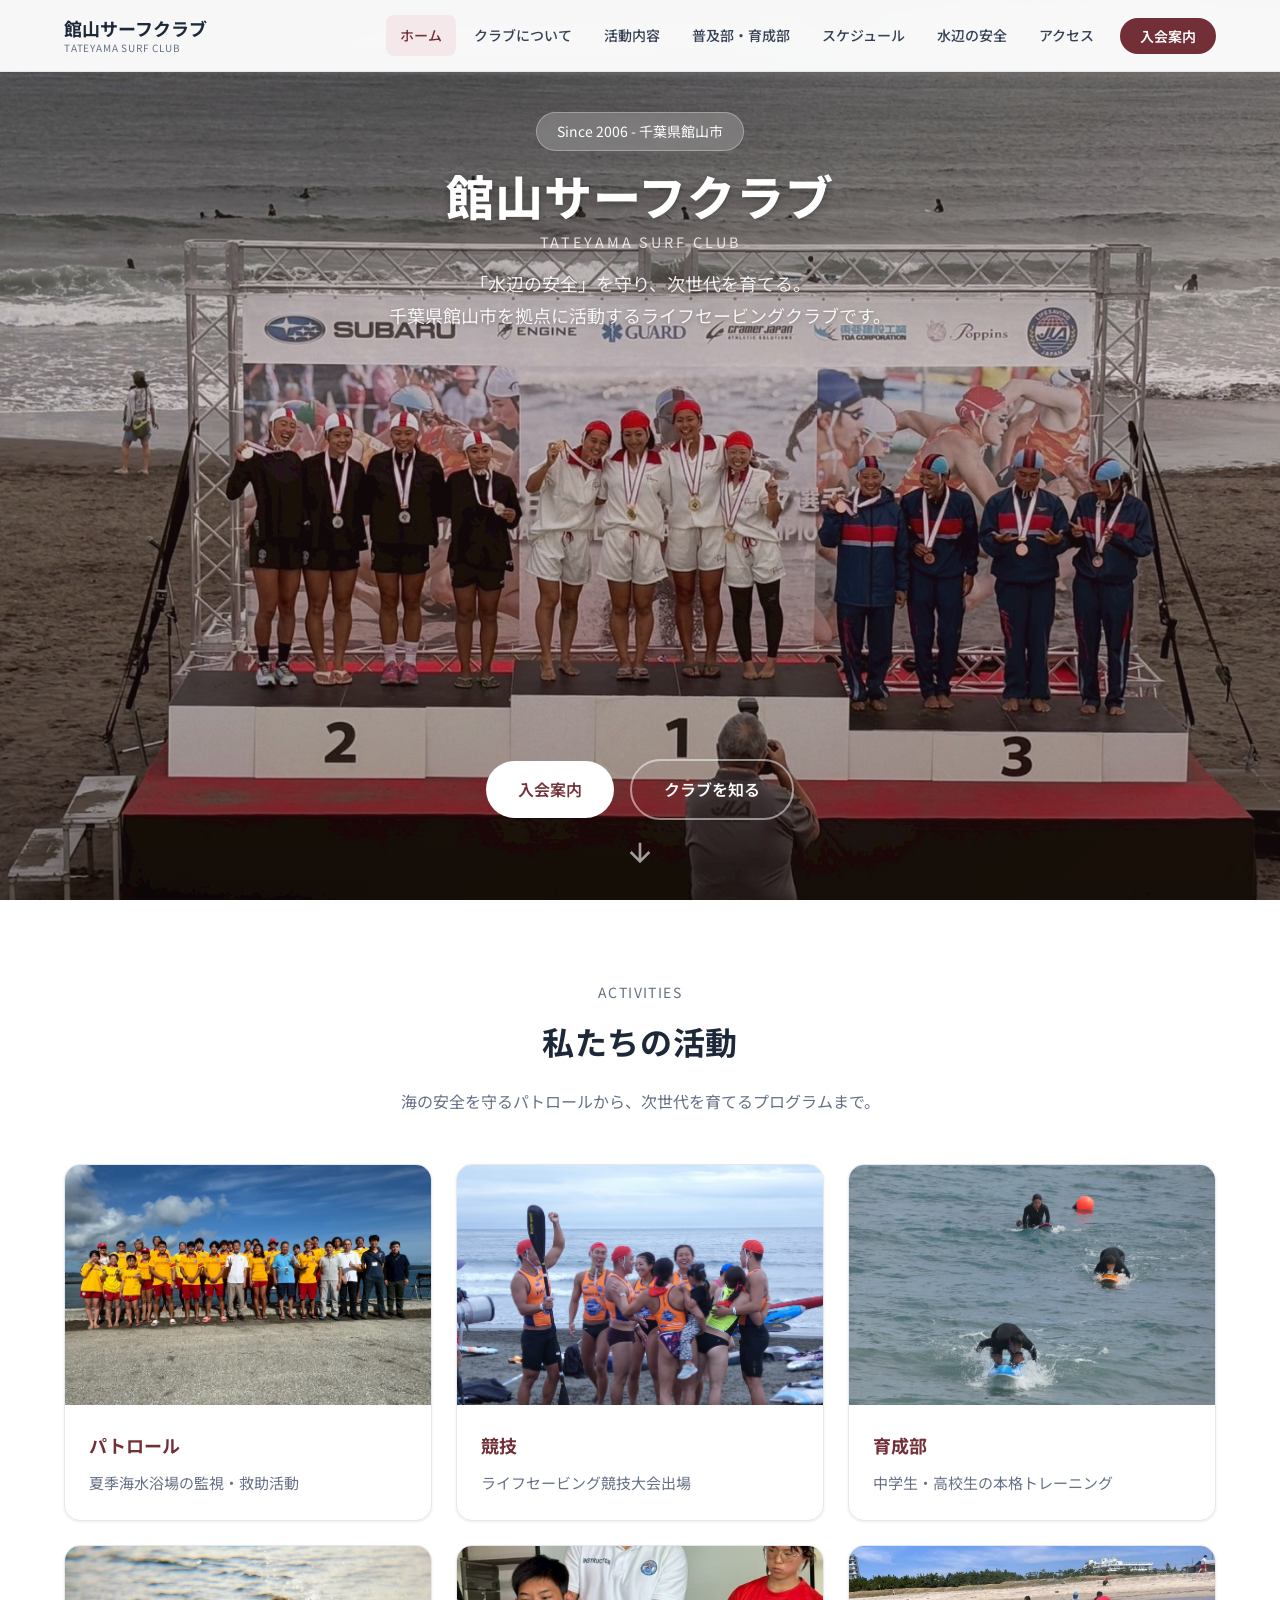
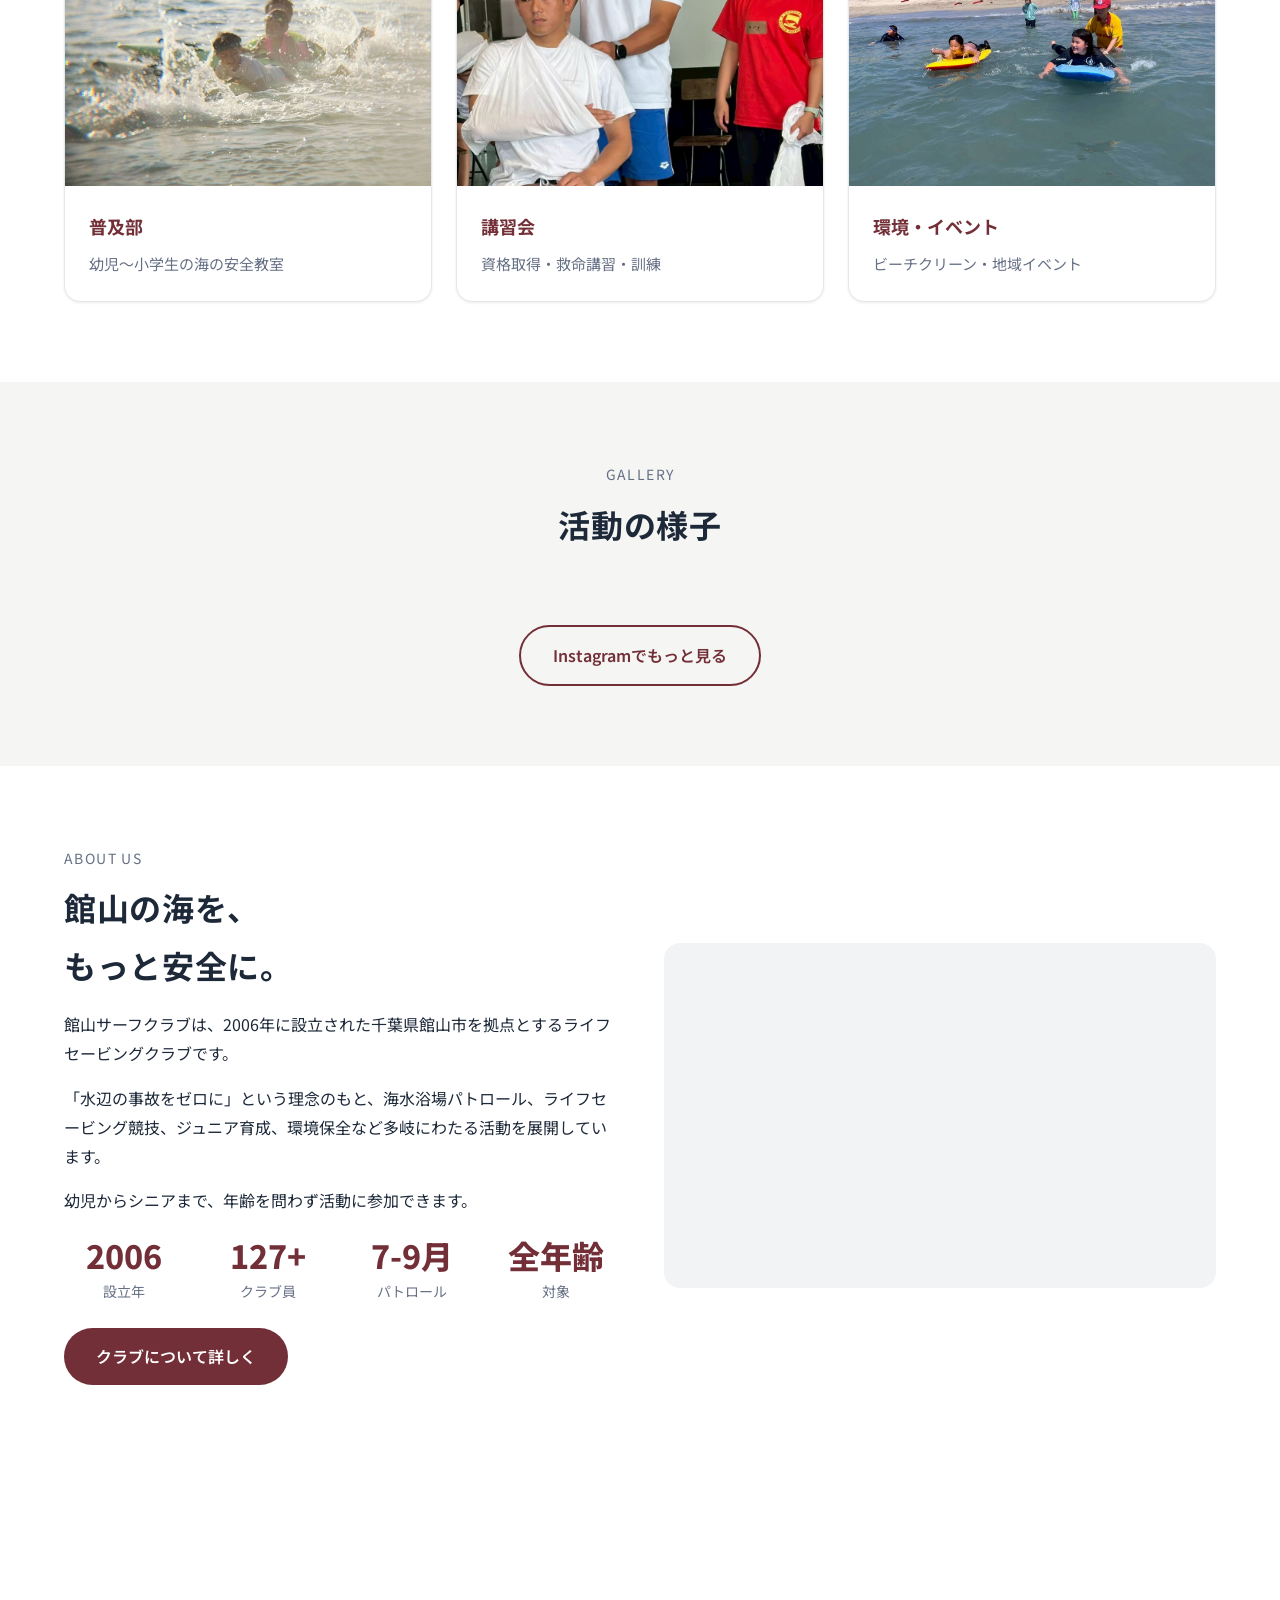
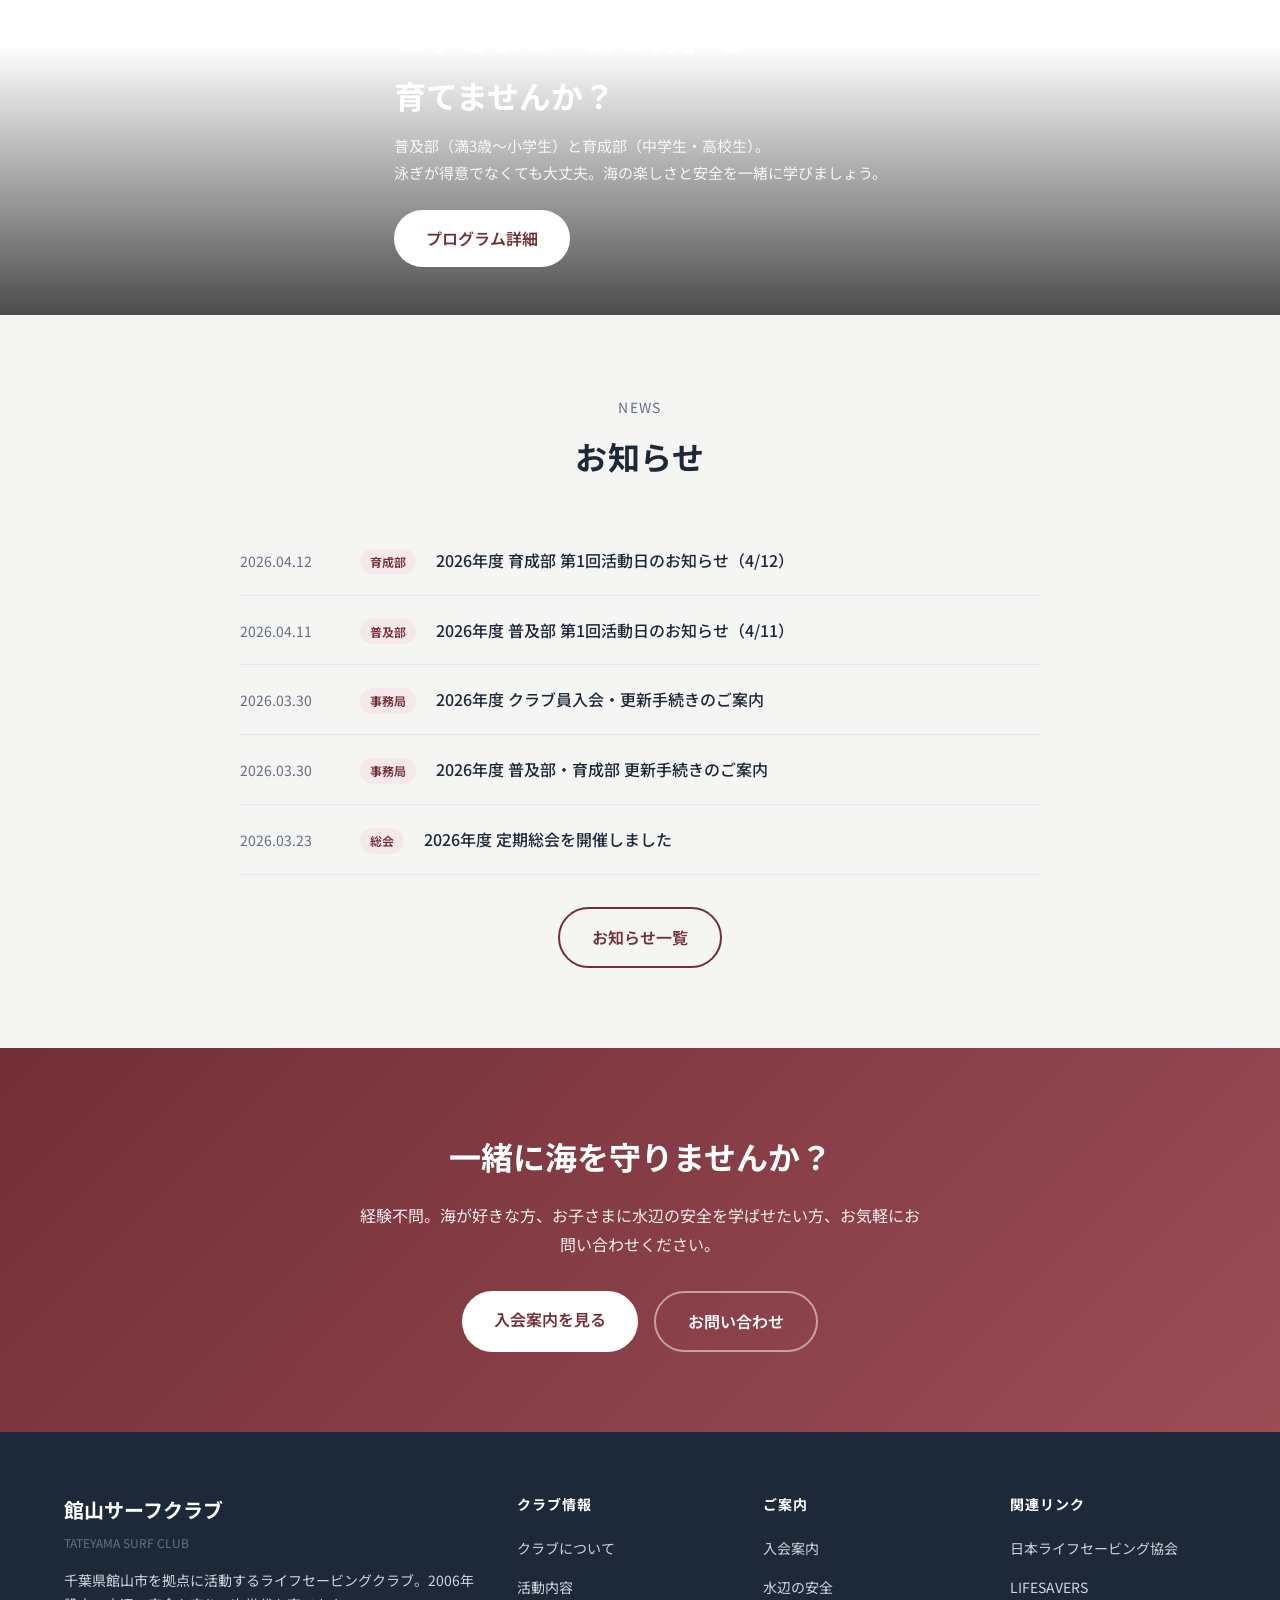
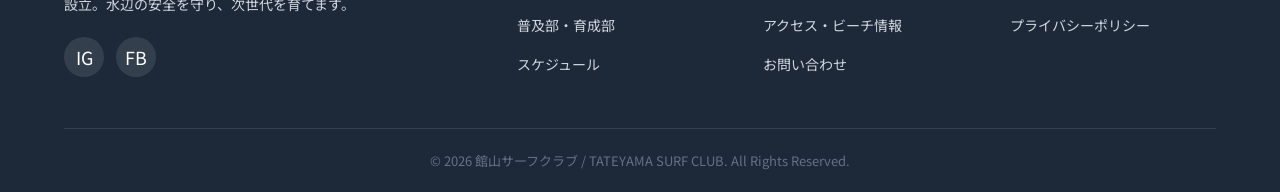
==== commit 540231ce: "活動の様子をInstagram埋め込みに変更 画像ファイル管理不要、Instagram投稿URLを差し替えるだけで更新可能  Co-Authored-By: Claude Opus 4.6 (1M c" ====
--- a/index.html
+++ b/index.html
@@ -122,24 +122,28 @@
   </section>
 
   <!-- ============================
-       フォトギャラリー - 固定（差し替えのみ）
-       images/gallery-*.jpg を差し替えてください
+       活動の様子 - Instagram埋め込み
+       投稿を追加/差し替えるときは
+       Instagram投稿URL の末尾を変えるだけでOK
        ============================ -->
   <section class="section section--gray">
     <div class="container">
       <p class="section-subtitle">Gallery</p>
       <h2 class="section-title">活動の様子</h2>
-      <div class="photo-grid photo-grid--masonry" style="margin-top: 40px;">
-        <div class="photo-grid__item photo-grid__item--tall" data-label="パトロール中の写真" style="background-image: url('images/gallery-1.jpg');"></div>
-        <div class="photo-grid__item" data-label="トレーニング写真" style="background-image: url('images/gallery-2.jpg');"></div>
-        <div class="photo-grid__item" data-label="ジュニア活動写真" style="background-image: url('images/gallery-3.jpg');"></div>
-        <div class="photo-grid__item" data-label="大会写真" style="background-image: url('images/gallery-4.jpg');"></div>
-        <div class="photo-grid__item photo-grid__item--wide" data-label="集合写真" style="background-image: url('images/gallery-5.jpg');"></div>
+      <div class="ig-grid" style="display: grid; grid-template-columns: repeat(3, 1fr); gap: 16px; margin-top: 40px;">
+
+        <!-- ===== Instagram投稿ここから（URLを差し替えるだけ） ===== -->
+        <blockquote class="instagram-media" data-instgrm-captioned data-instgrm-permalink="https://www.instagram.com/p/DIfJNw5zJqp/" data-instgrm-version="14" style="width:100%;"></blockquote>
+        <blockquote class="instagram-media" data-instgrm-captioned data-instgrm-permalink="https://www.instagram.com/p/DIQh2k3z3Nv/" data-instgrm-version="14" style="width:100%;"></blockquote>
+        <blockquote class="instagram-media" data-instgrm-captioned data-instgrm-permalink="https://www.instagram.com/p/DIMaUEkTpXj/" data-instgrm-version="14" style="width:100%;"></blockquote>
+        <!-- ===== Instagram投稿ここまで ===== -->
+
       </div>
       <div style="text-align: center; margin-top: 32px;">
         <a href="https://www.instagram.com/tateyama_surf_club/" target="_blank" rel="noopener" class="btn btn--outline">Instagramでもっと見る</a>
       </div>
     </div>
+    <script async src="//www.instagram.com/embed.js"></script>
   </section>
 
   <!-- ============================
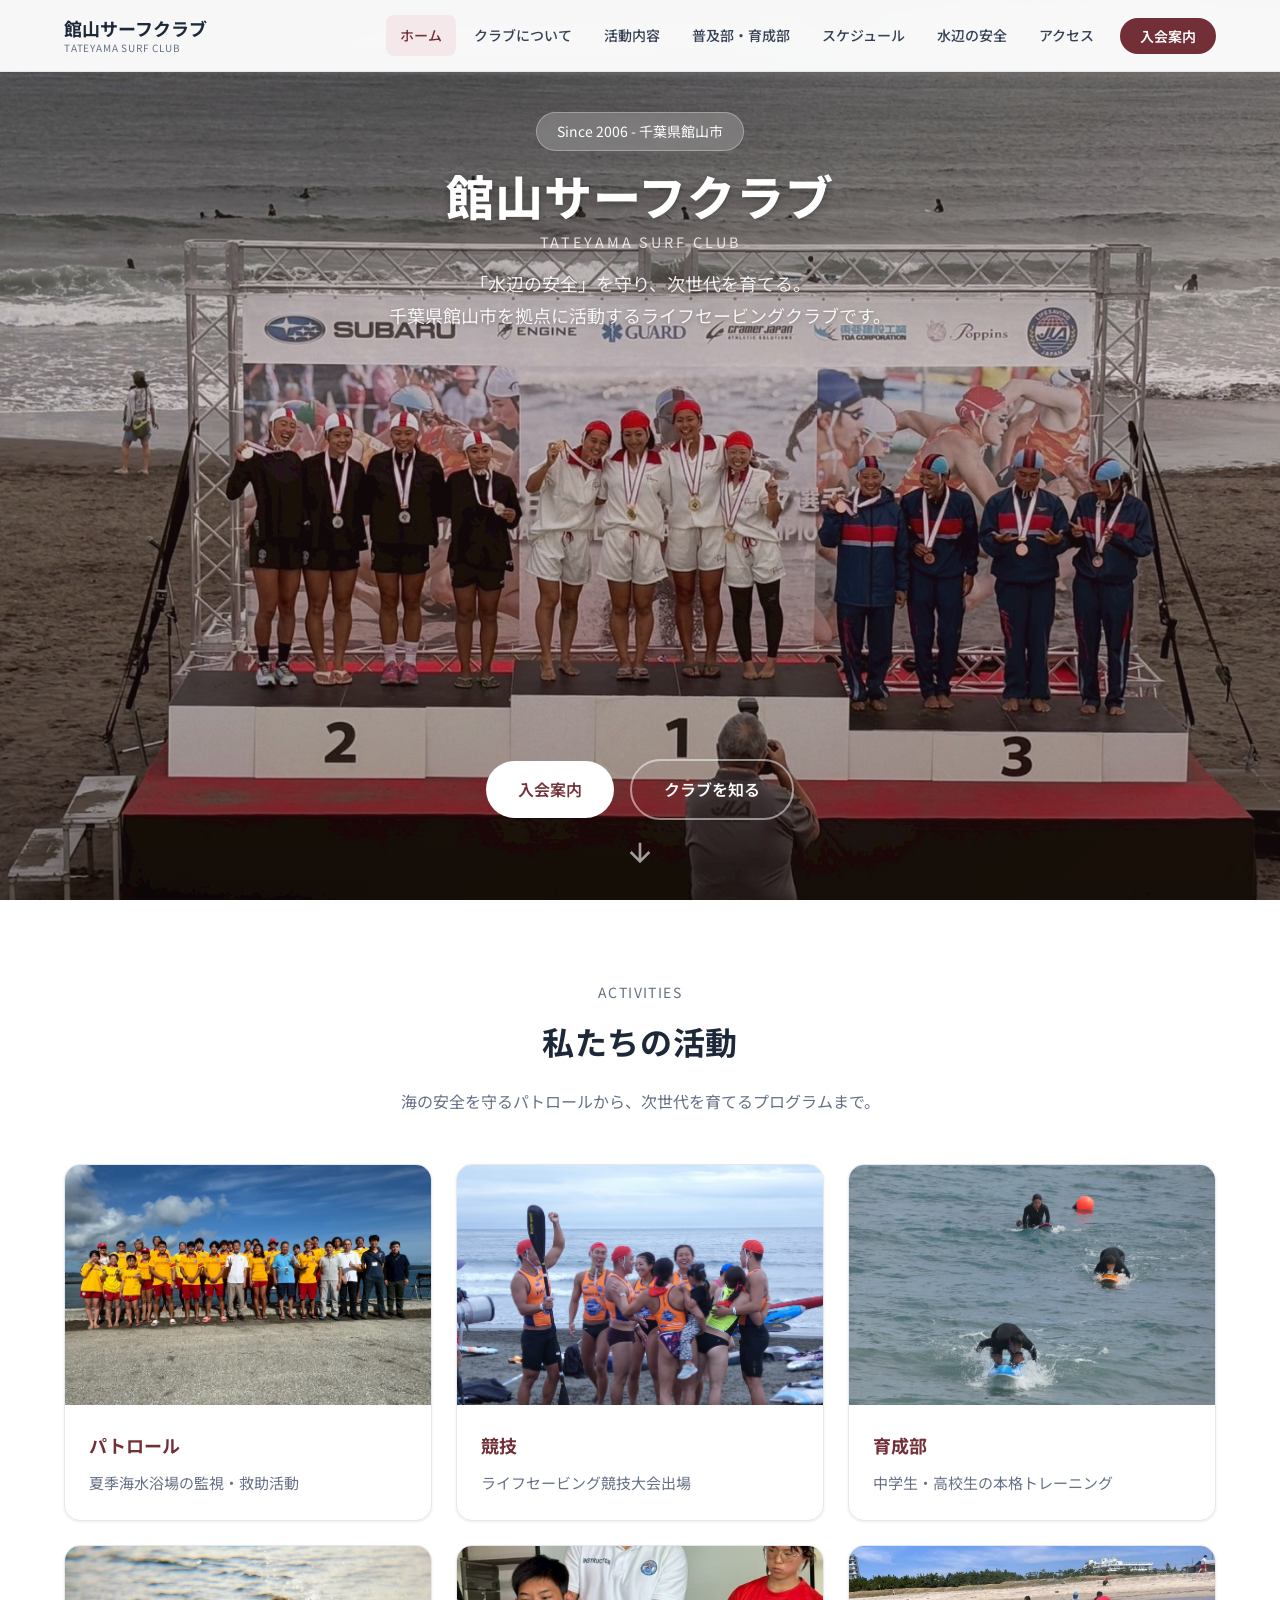
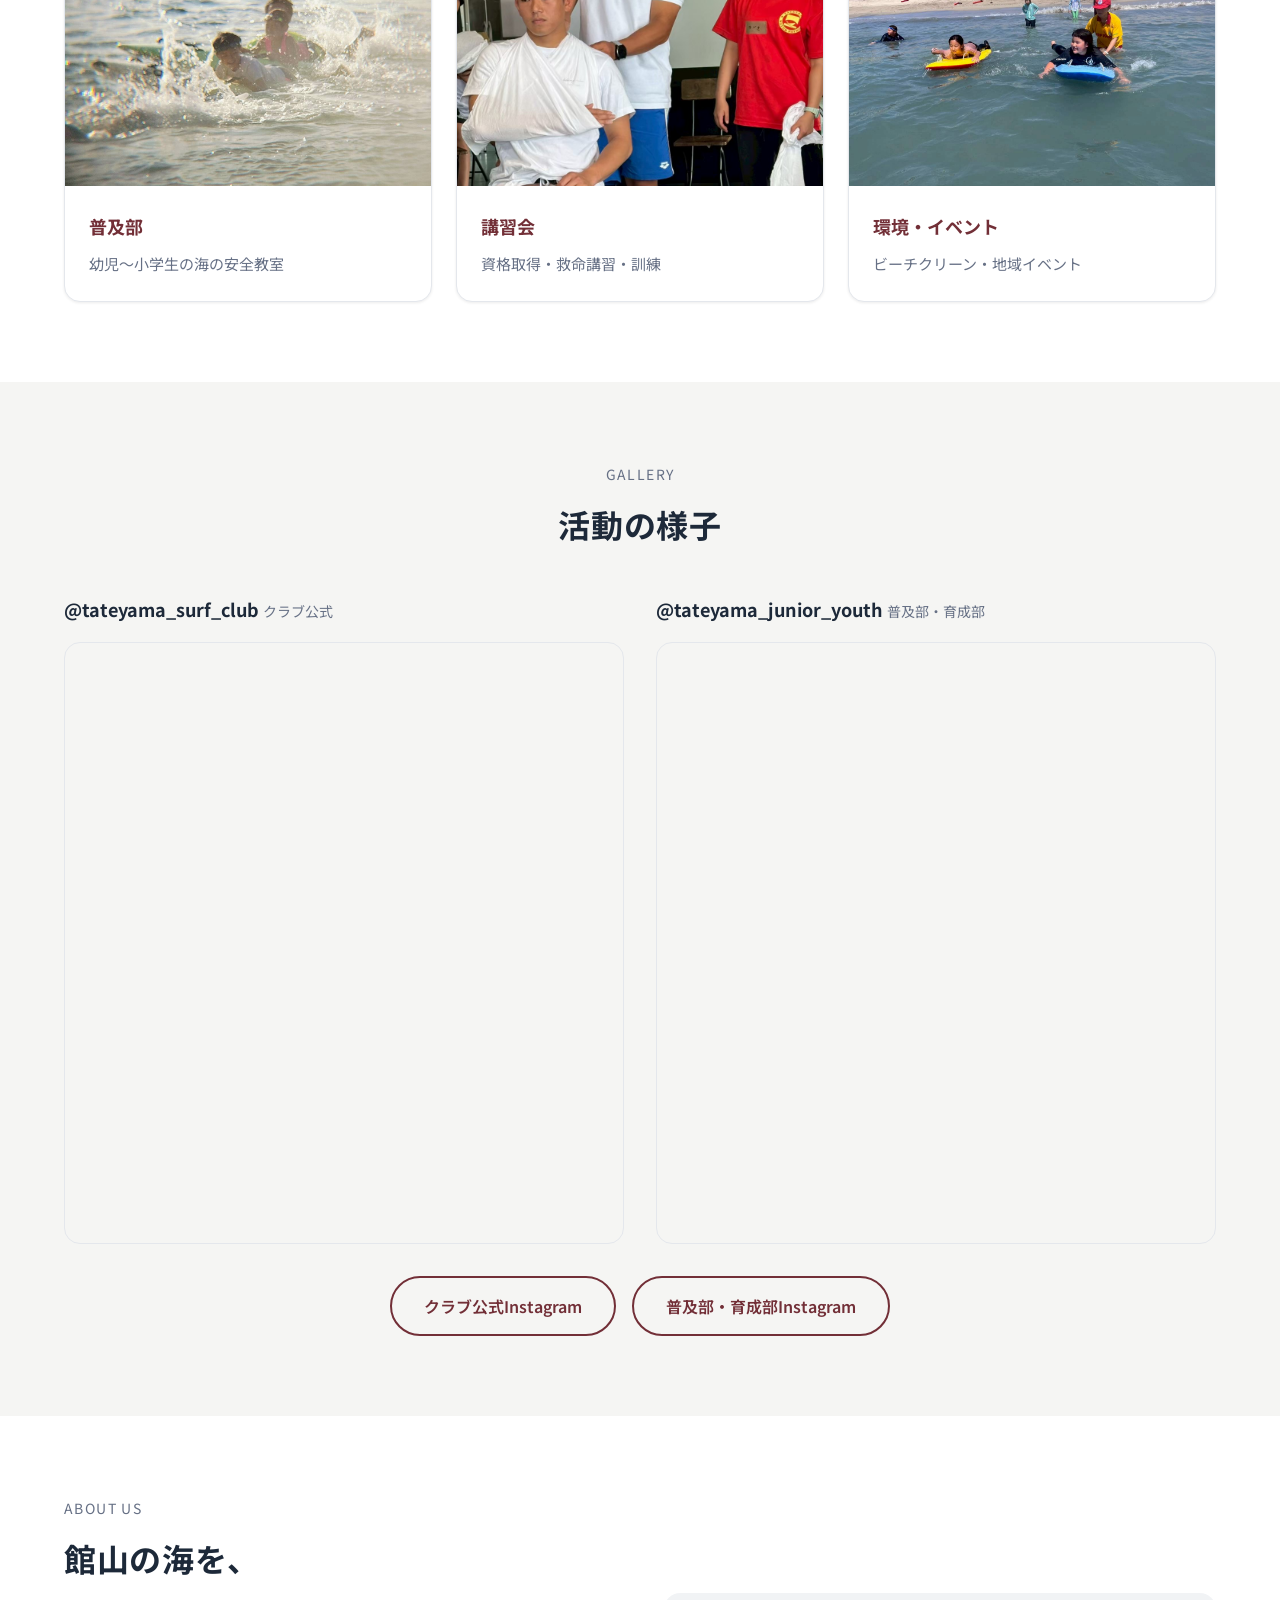
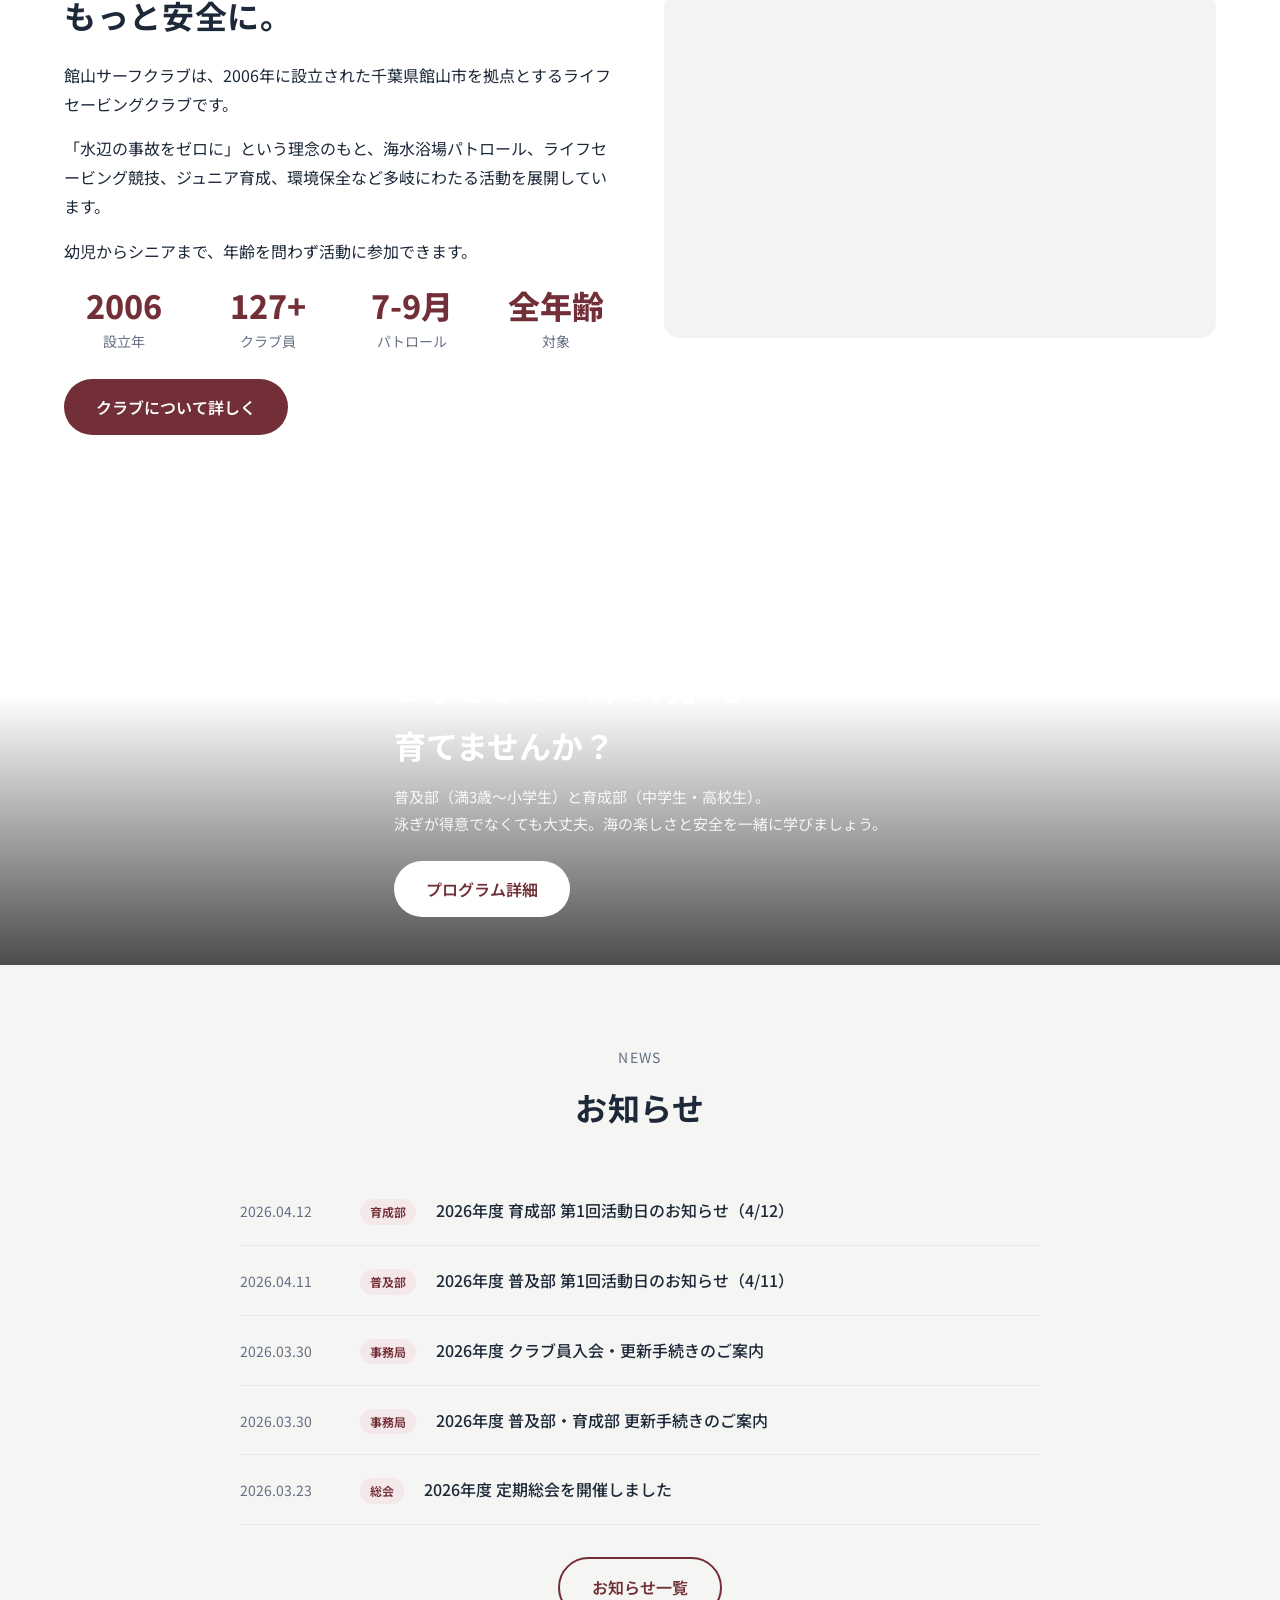
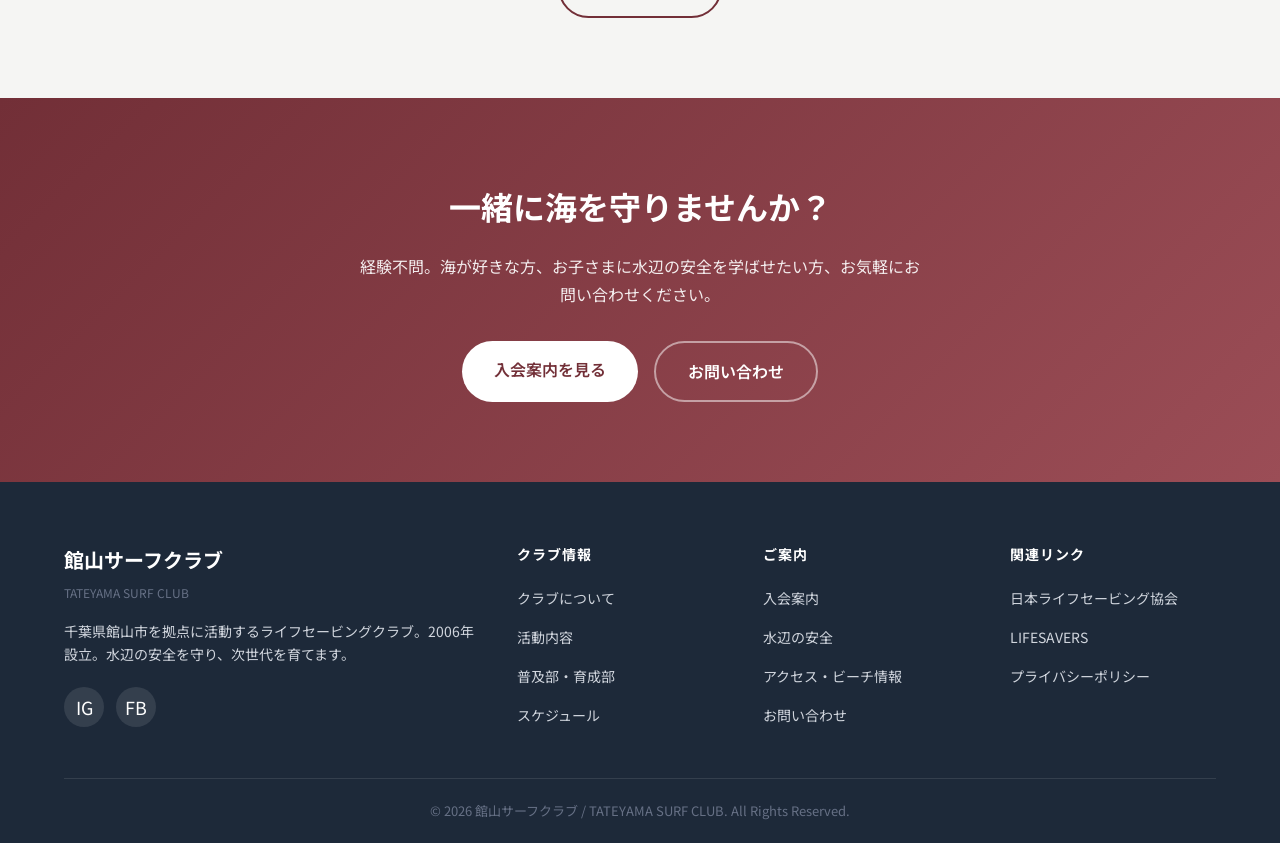
==== commit 58ce4497: "Instagram埋め込みを2アカウント横並び表示に変更 - クラブ公式 @tateyama_surf_club - 普及部・育成部 @tateyama_junior_youth - プロフィール埋め" ====
--- a/index.html
+++ b/index.html
@@ -130,20 +130,38 @@
     <div class="container">
       <p class="section-subtitle">Gallery</p>
       <h2 class="section-title">活動の様子</h2>
-      <div class="ig-grid" style="display: grid; grid-template-columns: repeat(3, 1fr); gap: 16px; margin-top: 40px;">
-
-        <!-- ===== Instagram投稿ここから（URLを差し替えるだけ） ===== -->
-        <blockquote class="instagram-media" data-instgrm-captioned data-instgrm-permalink="https://www.instagram.com/p/DIfJNw5zJqp/" data-instgrm-version="14" style="width:100%;"></blockquote>
-        <blockquote class="instagram-media" data-instgrm-captioned data-instgrm-permalink="https://www.instagram.com/p/DIQh2k3z3Nv/" data-instgrm-version="14" style="width:100%;"></blockquote>
-        <blockquote class="instagram-media" data-instgrm-captioned data-instgrm-permalink="https://www.instagram.com/p/DIMaUEkTpXj/" data-instgrm-version="14" style="width:100%;"></blockquote>
-        <!-- ===== Instagram投稿ここまで ===== -->
-
-      </div>
+      <div style="display: grid; grid-template-columns: repeat(2, 1fr); gap: 32px; margin-top: 40px;">
+
+        <!-- クラブ公式 -->
+        <div>
+          <h3 style="font-size: 1.125rem; margin-bottom: 16px;">
+            <a href="https://www.instagram.com/tateyama_surf_club/" target="_blank" rel="noopener" style="color: var(--gray-900);">@tateyama_surf_club</a>
+            <span style="color: var(--gray-500); font-weight: 400; font-size: 0.875rem;">クラブ公式</span>
+          </h3>
+          <div style="border-radius: var(--radius-lg); overflow: hidden; border: 1px solid var(--gray-200);">
+            <script src="https://static.elfsight.com/platform/platform.js" async></script>
+            <iframe src="https://www.instagram.com/tateyama_surf_club/embed" width="100%" height="600" frameborder="0" scrolling="no" allowtransparency="true" style="border: none; overflow: hidden; display: block;"></iframe>
+          </div>
+        </div>
+
+        <!-- 普及部・育成部 -->
+        <div>
+          <h3 style="font-size: 1.125rem; margin-bottom: 16px;">
+            <a href="https://www.instagram.com/tateyama_junior_youth/" target="_blank" rel="noopener" style="color: var(--gray-900);">@tateyama_junior_youth</a>
+            <span style="color: var(--gray-500); font-weight: 400; font-size: 0.875rem;">普及部・育成部</span>
+          </h3>
+          <div style="border-radius: var(--radius-lg); overflow: hidden; border: 1px solid var(--gray-200);">
+            <iframe src="https://www.instagram.com/tateyama_junior_youth/embed" width="100%" height="600" frameborder="0" scrolling="no" allowtransparency="true" style="border: none; overflow: hidden; display: block;"></iframe>
+          </div>
+        </div>
+
+      </div>
+
       <div style="text-align: center; margin-top: 32px;">
-        <a href="https://www.instagram.com/tateyama_surf_club/" target="_blank" rel="noopener" class="btn btn--outline">Instagramでもっと見る</a>
-      </div>
-    </div>
-    <script async src="//www.instagram.com/embed.js"></script>
+        <a href="https://www.instagram.com/tateyama_surf_club/" target="_blank" rel="noopener" class="btn btn--outline" style="margin-right: 12px;">クラブ公式Instagram</a>
+        <a href="https://www.instagram.com/tateyama_junior_youth/" target="_blank" rel="noopener" class="btn btn--outline">普及部・育成部Instagram</a>
+      </div>
+    </div>
   </section>
 
   <!-- ============================
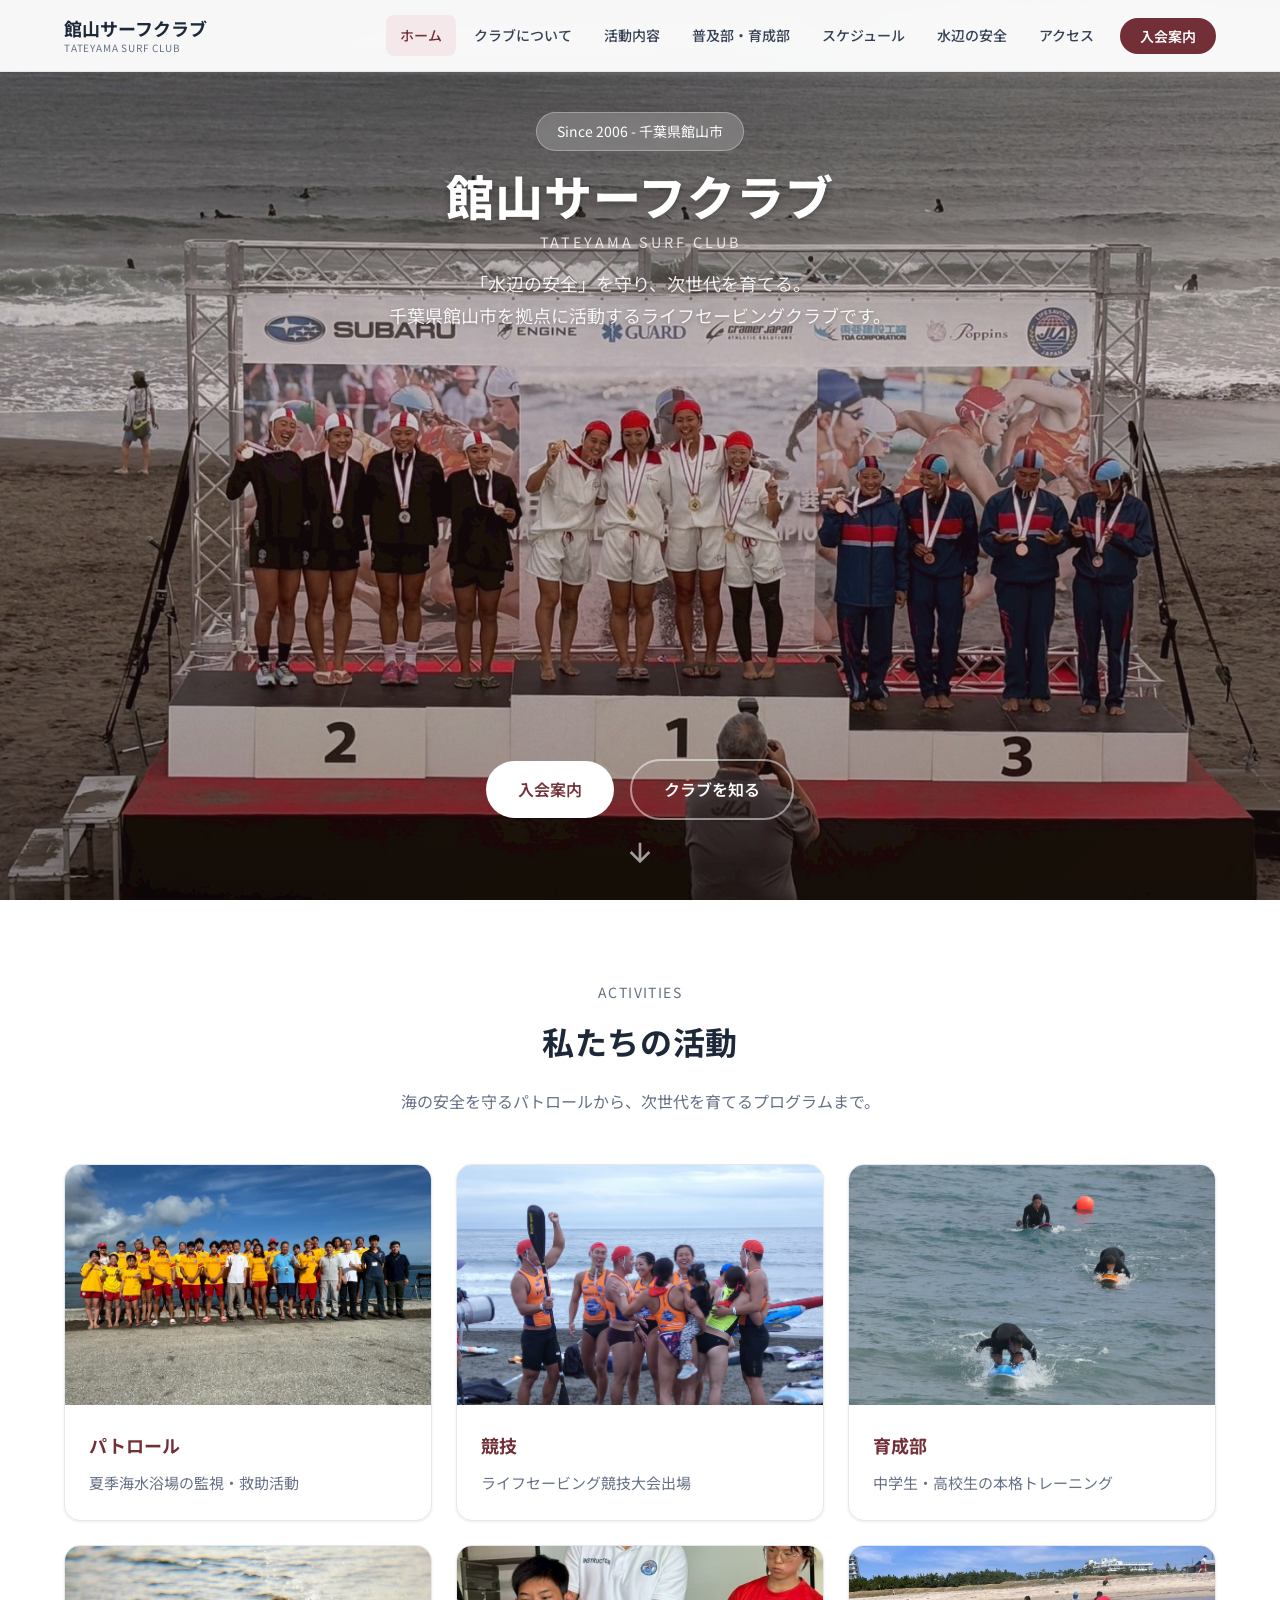
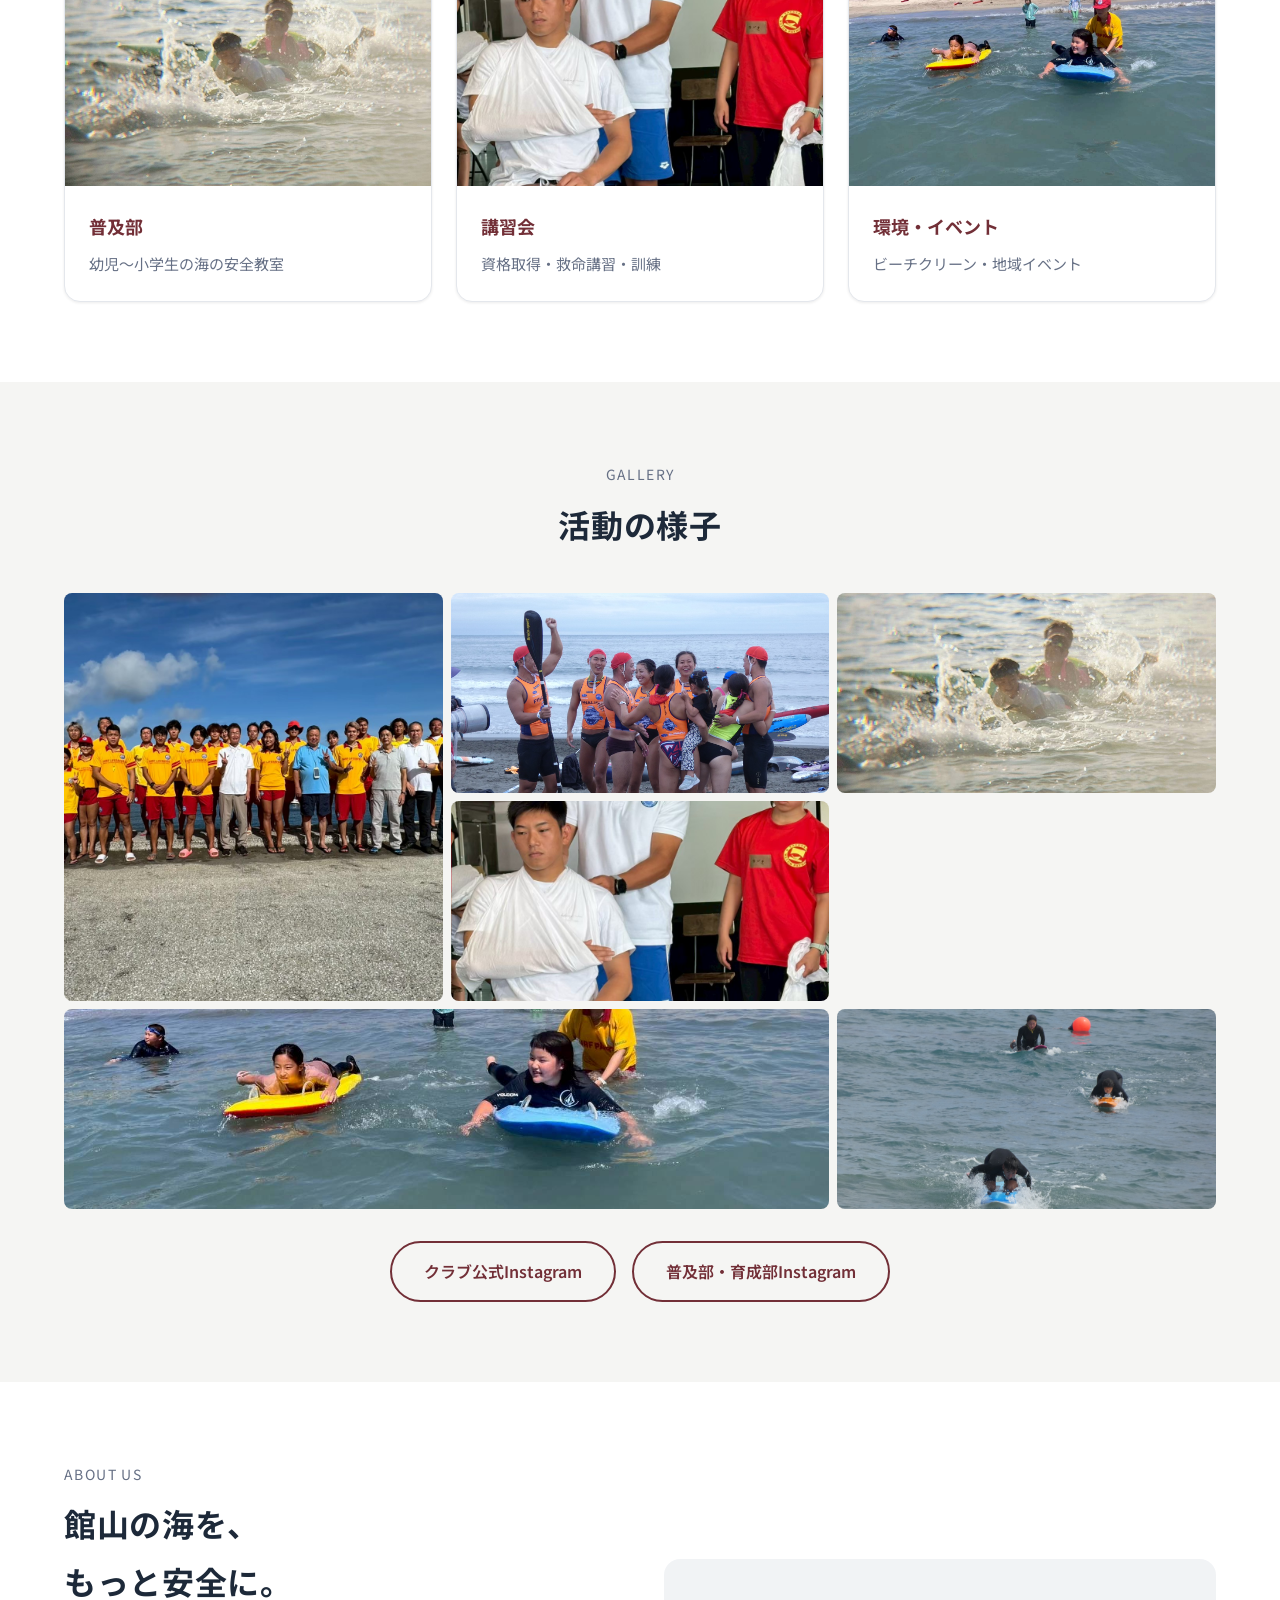
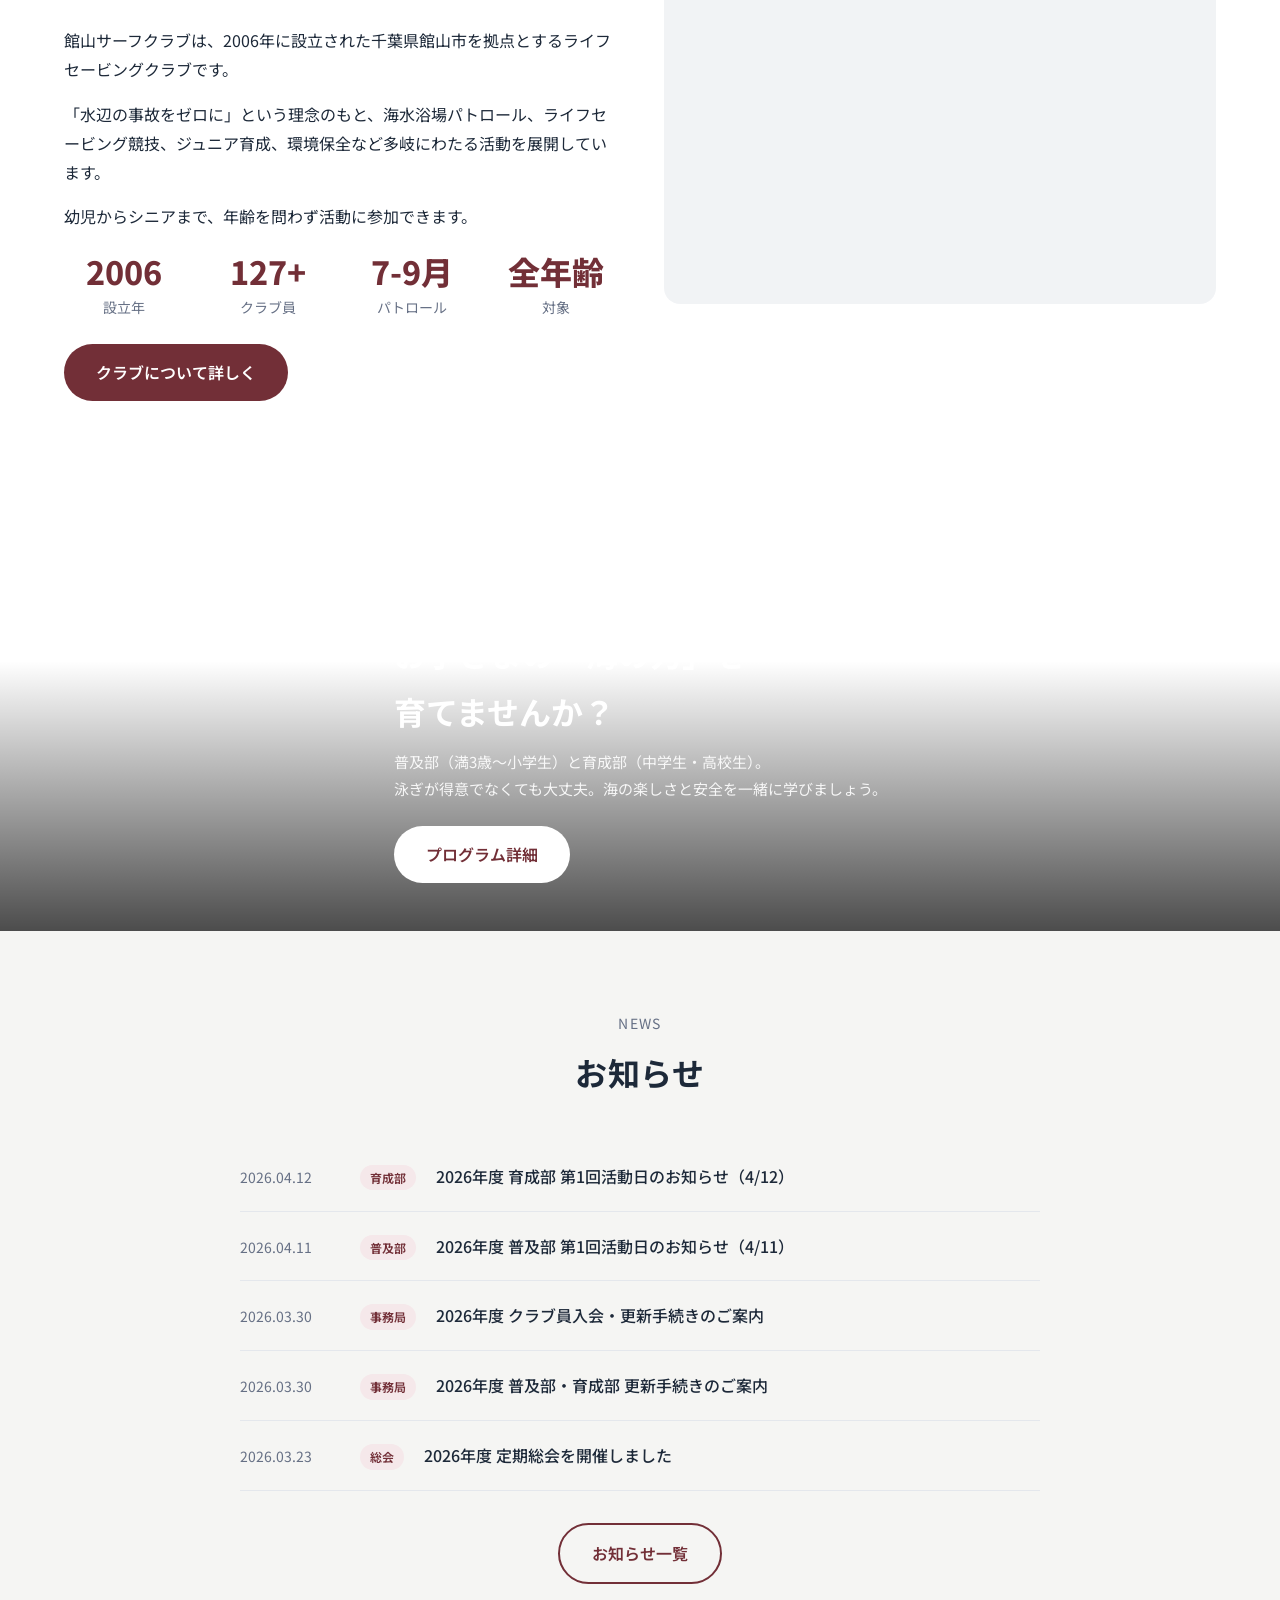
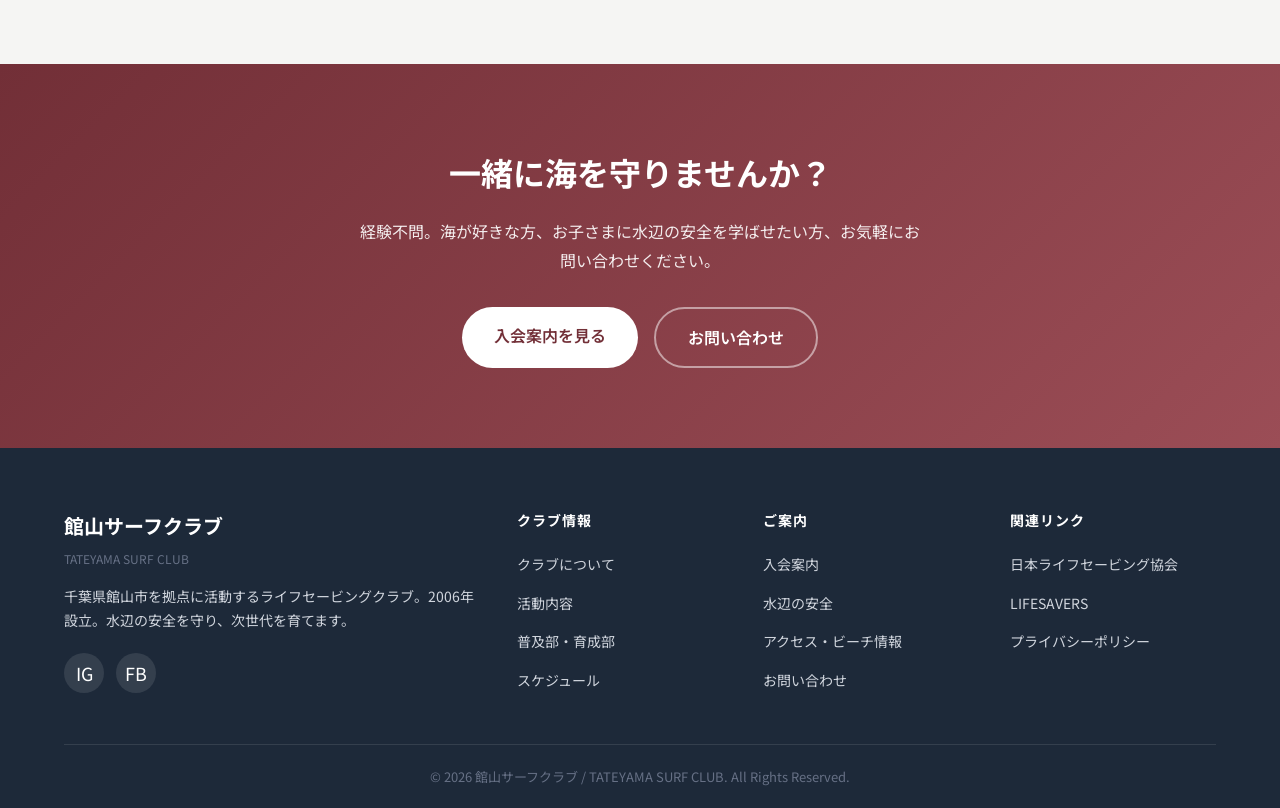
==== commit 881d5f19: "活動の様子をフォトギャラリーに変更 Instagram埋め込み不可のため手持ち写真でギャラリー表示 Instagramへのリンクボタン2つ（クラブ公式・普及部育成部）を設置  Co-Authored-" ====
--- a/index.html
+++ b/index.html
@@ -130,31 +130,13 @@
     <div class="container">
       <p class="section-subtitle">Gallery</p>
       <h2 class="section-title">活動の様子</h2>
-      <div style="display: grid; grid-template-columns: repeat(2, 1fr); gap: 32px; margin-top: 40px;">
-
-        <!-- クラブ公式 -->
-        <div>
-          <h3 style="font-size: 1.125rem; margin-bottom: 16px;">
-            <a href="https://www.instagram.com/tateyama_surf_club/" target="_blank" rel="noopener" style="color: var(--gray-900);">@tateyama_surf_club</a>
-            <span style="color: var(--gray-500); font-weight: 400; font-size: 0.875rem;">クラブ公式</span>
-          </h3>
-          <div style="border-radius: var(--radius-lg); overflow: hidden; border: 1px solid var(--gray-200);">
-            <script src="https://static.elfsight.com/platform/platform.js" async></script>
-            <iframe src="https://www.instagram.com/tateyama_surf_club/embed" width="100%" height="600" frameborder="0" scrolling="no" allowtransparency="true" style="border: none; overflow: hidden; display: block;"></iframe>
-          </div>
-        </div>
-
-        <!-- 普及部・育成部 -->
-        <div>
-          <h3 style="font-size: 1.125rem; margin-bottom: 16px;">
-            <a href="https://www.instagram.com/tateyama_junior_youth/" target="_blank" rel="noopener" style="color: var(--gray-900);">@tateyama_junior_youth</a>
-            <span style="color: var(--gray-500); font-weight: 400; font-size: 0.875rem;">普及部・育成部</span>
-          </h3>
-          <div style="border-radius: var(--radius-lg); overflow: hidden; border: 1px solid var(--gray-200);">
-            <iframe src="https://www.instagram.com/tateyama_junior_youth/embed" width="100%" height="600" frameborder="0" scrolling="no" allowtransparency="true" style="border: none; overflow: hidden; display: block;"></iframe>
-          </div>
-        </div>
-
+      <div class="photo-grid photo-grid--masonry" style="margin-top: 40px;">
+        <div class="photo-grid__item photo-grid__item--tall" data-label="パトロール" style="background-image: url('images/activity-patrol.jpg');"></div>
+        <div class="photo-grid__item" data-label="競技大会" style="background-image: url('images/activity-competition.jpg');"></div>
+        <div class="photo-grid__item" data-label="普及部" style="background-image: url('images/activity-fukyu.jpg');"></div>
+        <div class="photo-grid__item" data-label="講習会" style="background-image: url('images/activity-education.jpg');"></div>
+        <div class="photo-grid__item photo-grid__item--wide" data-label="イベント" style="background-image: url('images/activity-environment.jpg');"></div>
+        <div class="photo-grid__item" data-label="育成部" style="background-image: url('images/activity-junior.jpg');"></div>
       </div>
 
       <div style="text-align: center; margin-top: 32px;">
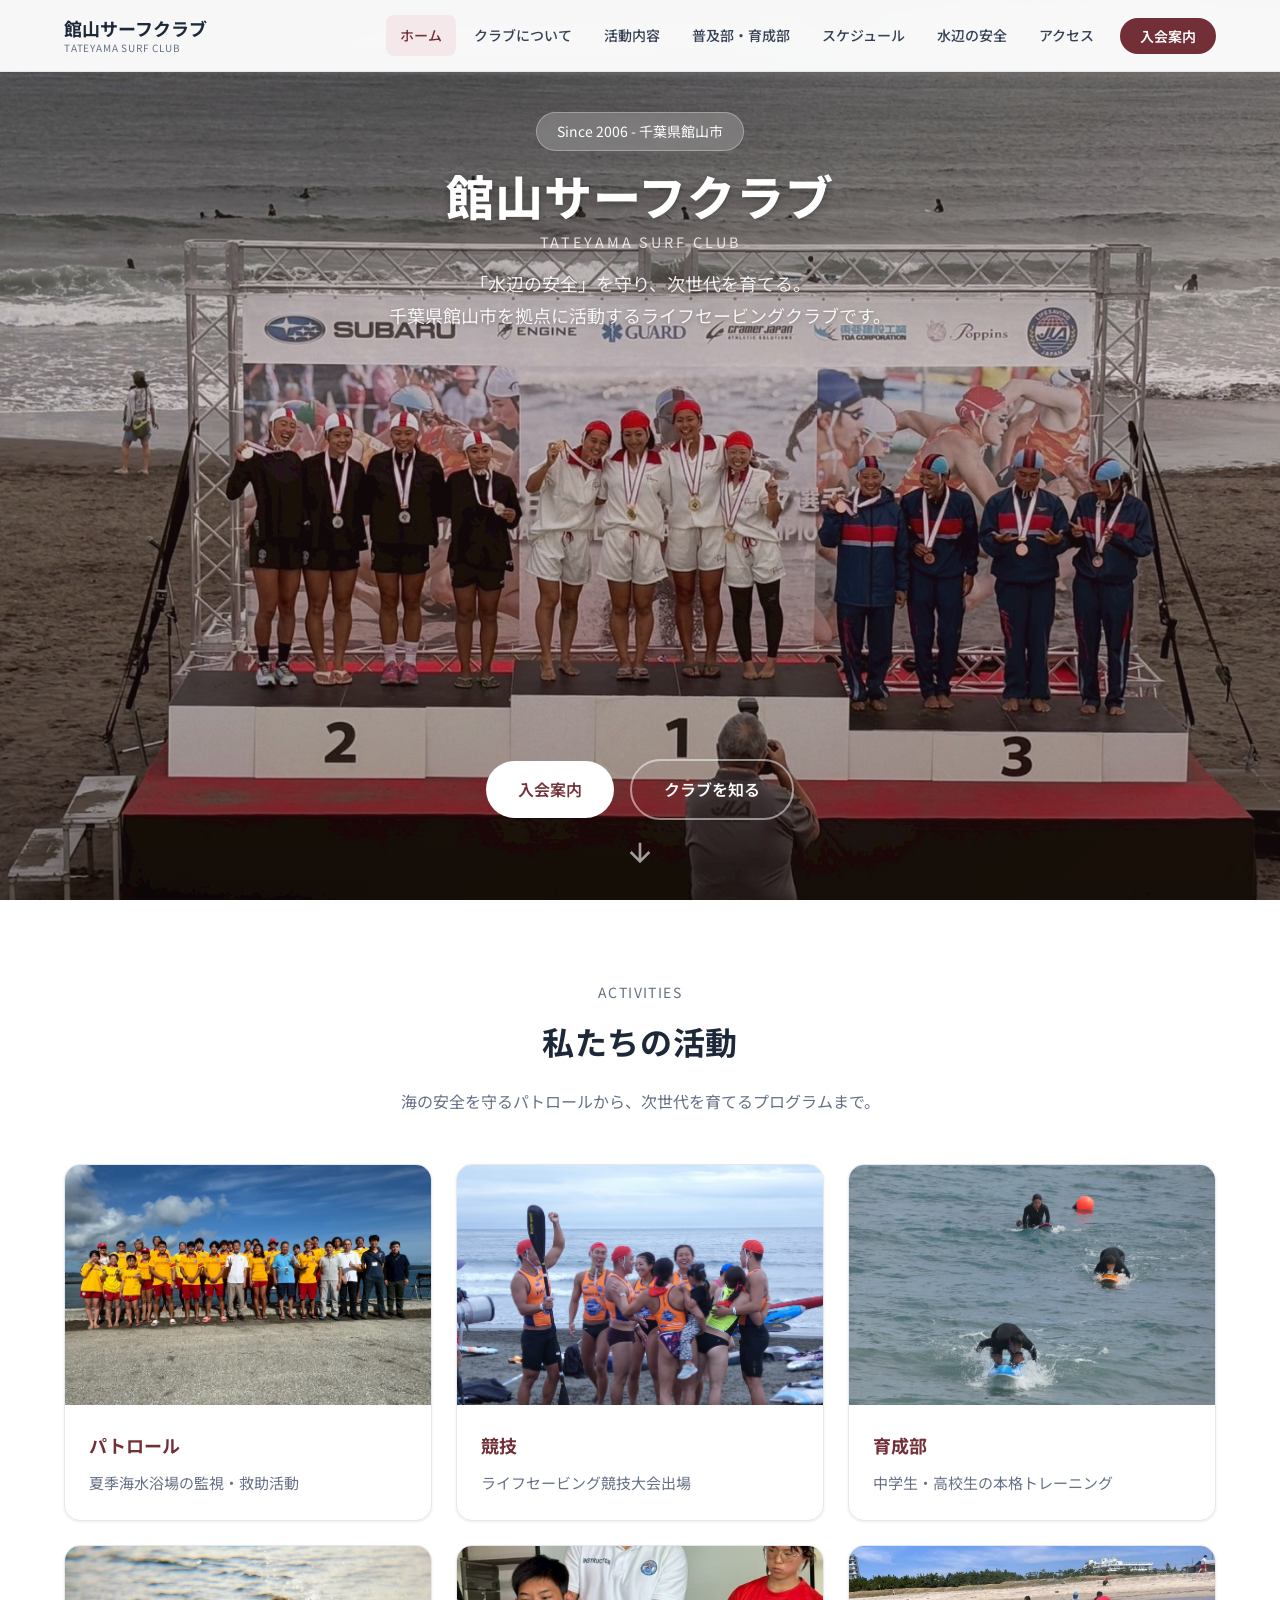
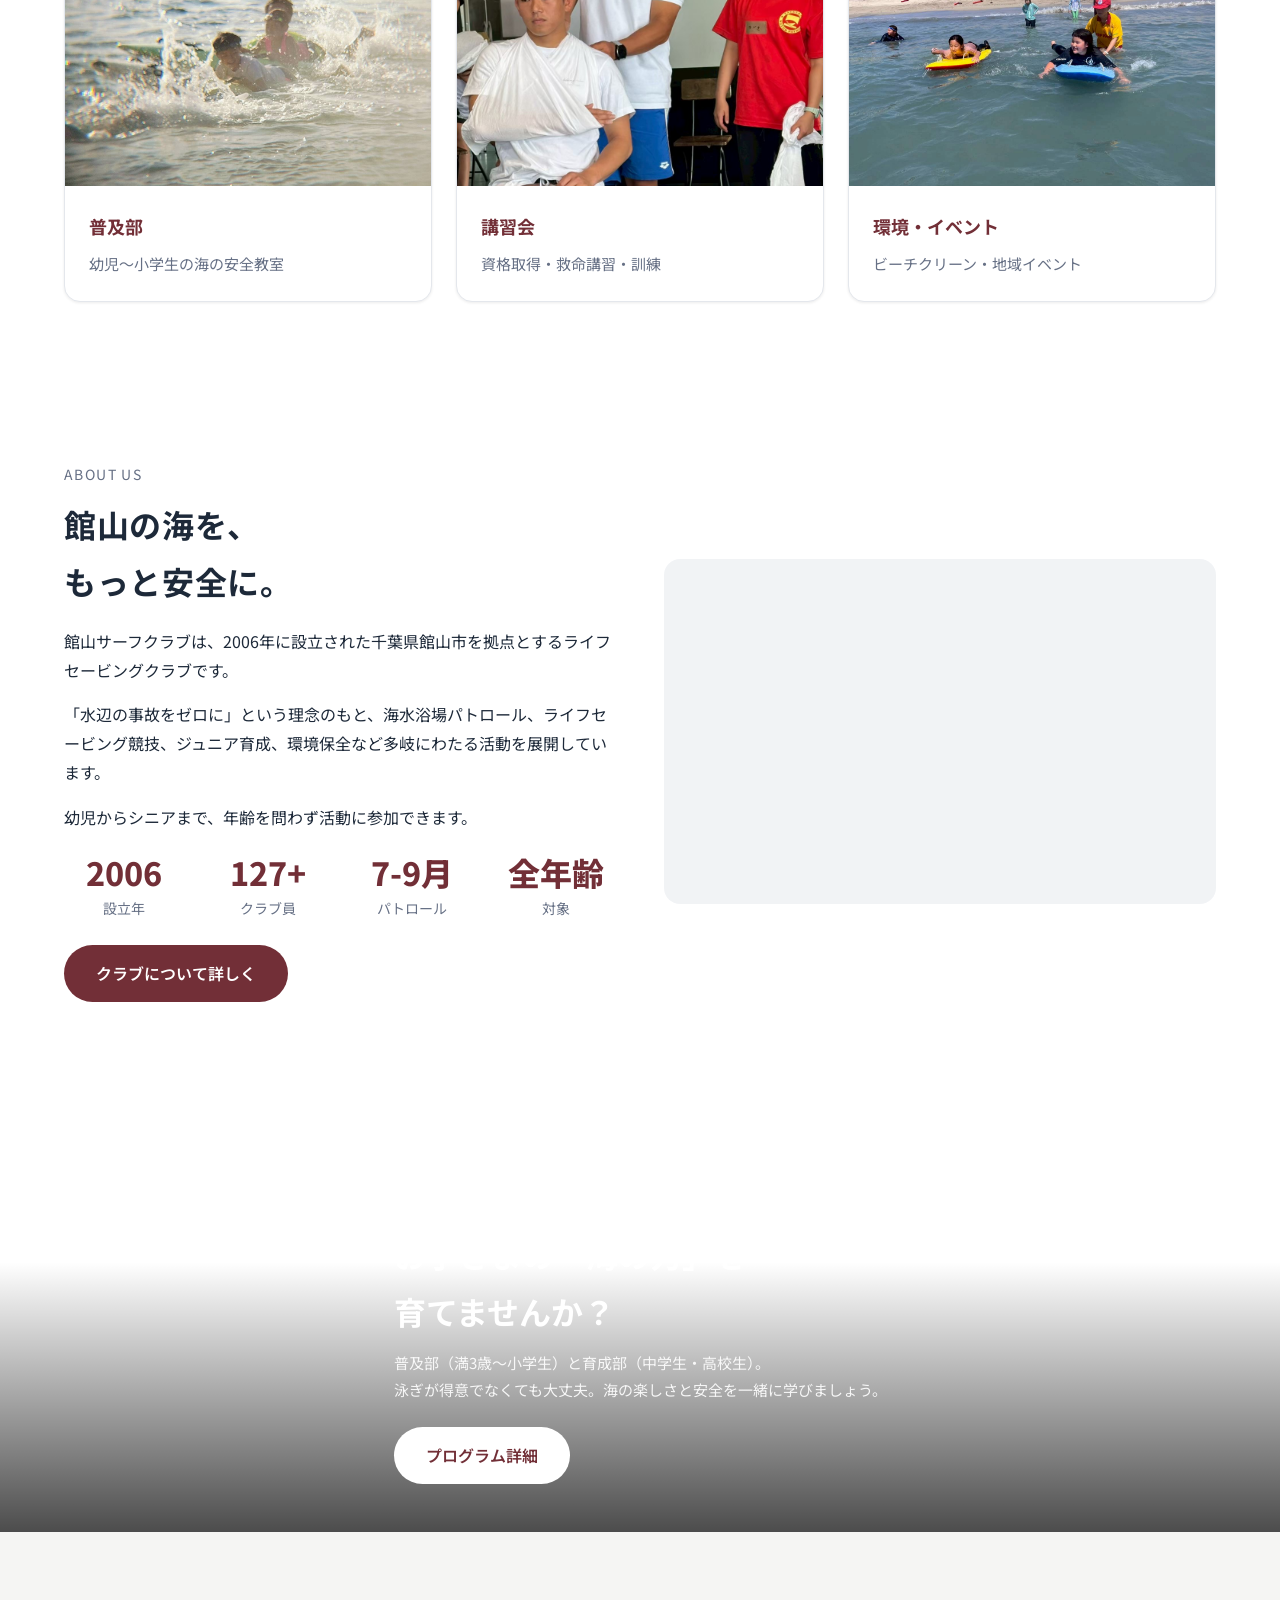
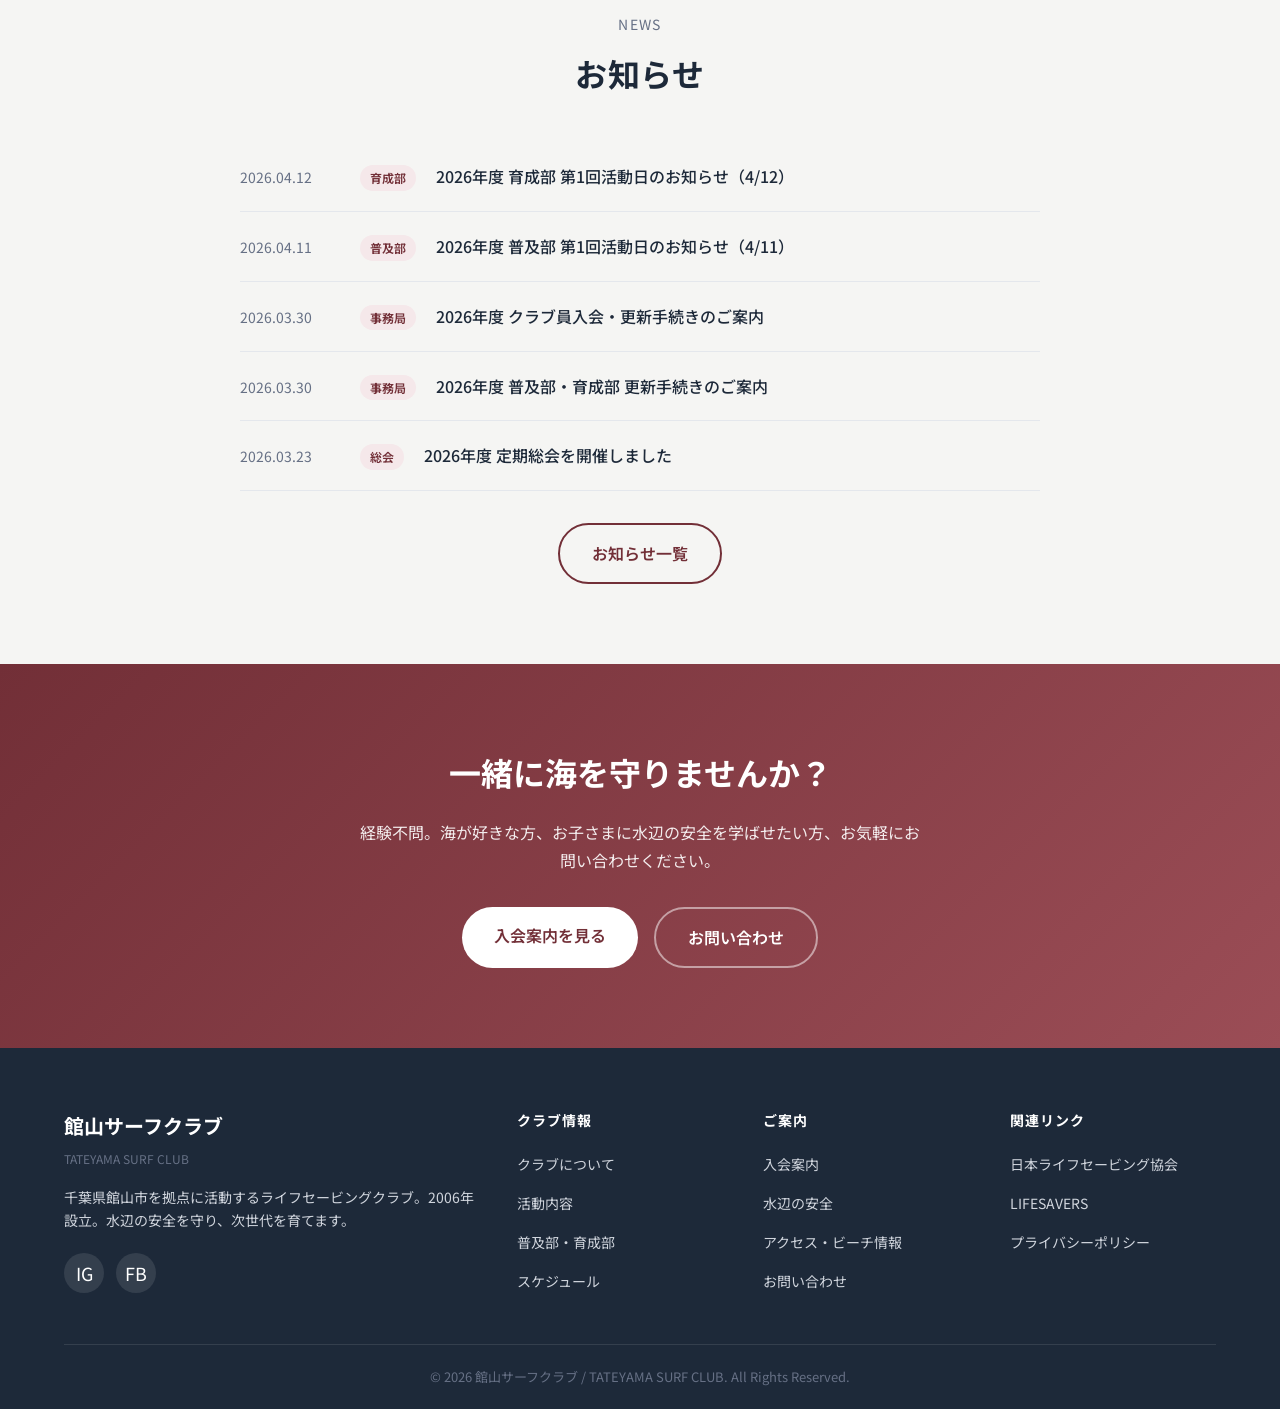
==== commit ba62a7d2: "ギャラリーセクションを削除 Co-Authored-By: Claude Opus 4.6 (1M context) <noreply@anthropic.com>" ====
--- a/index.html
+++ b/index.html
@@ -122,31 +122,6 @@
   </section>
 
   <!-- ============================
-       活動の様子 - Instagram埋め込み
-       投稿を追加/差し替えるときは
-       Instagram投稿URL の末尾を変えるだけでOK
-       ============================ -->
-  <section class="section section--gray">
-    <div class="container">
-      <p class="section-subtitle">Gallery</p>
-      <h2 class="section-title">活動の様子</h2>
-      <div class="photo-grid photo-grid--masonry" style="margin-top: 40px;">
-        <div class="photo-grid__item photo-grid__item--tall" data-label="パトロール" style="background-image: url('images/activity-patrol.jpg');"></div>
-        <div class="photo-grid__item" data-label="競技大会" style="background-image: url('images/activity-competition.jpg');"></div>
-        <div class="photo-grid__item" data-label="普及部" style="background-image: url('images/activity-fukyu.jpg');"></div>
-        <div class="photo-grid__item" data-label="講習会" style="background-image: url('images/activity-education.jpg');"></div>
-        <div class="photo-grid__item photo-grid__item--wide" data-label="イベント" style="background-image: url('images/activity-environment.jpg');"></div>
-        <div class="photo-grid__item" data-label="育成部" style="background-image: url('images/activity-junior.jpg');"></div>
-      </div>
-
-      <div style="text-align: center; margin-top: 32px;">
-        <a href="https://www.instagram.com/tateyama_surf_club/" target="_blank" rel="noopener" class="btn btn--outline" style="margin-right: 12px;">クラブ公式Instagram</a>
-        <a href="https://www.instagram.com/tateyama_junior_youth/" target="_blank" rel="noopener" class="btn btn--outline">普及部・育成部Instagram</a>
-      </div>
-    </div>
-  </section>
-
-  <!-- ============================
        クラブ紹介 - 写真+テキスト（固定）
        images/about-beach.jpg を差し替えてください
        ============================ -->
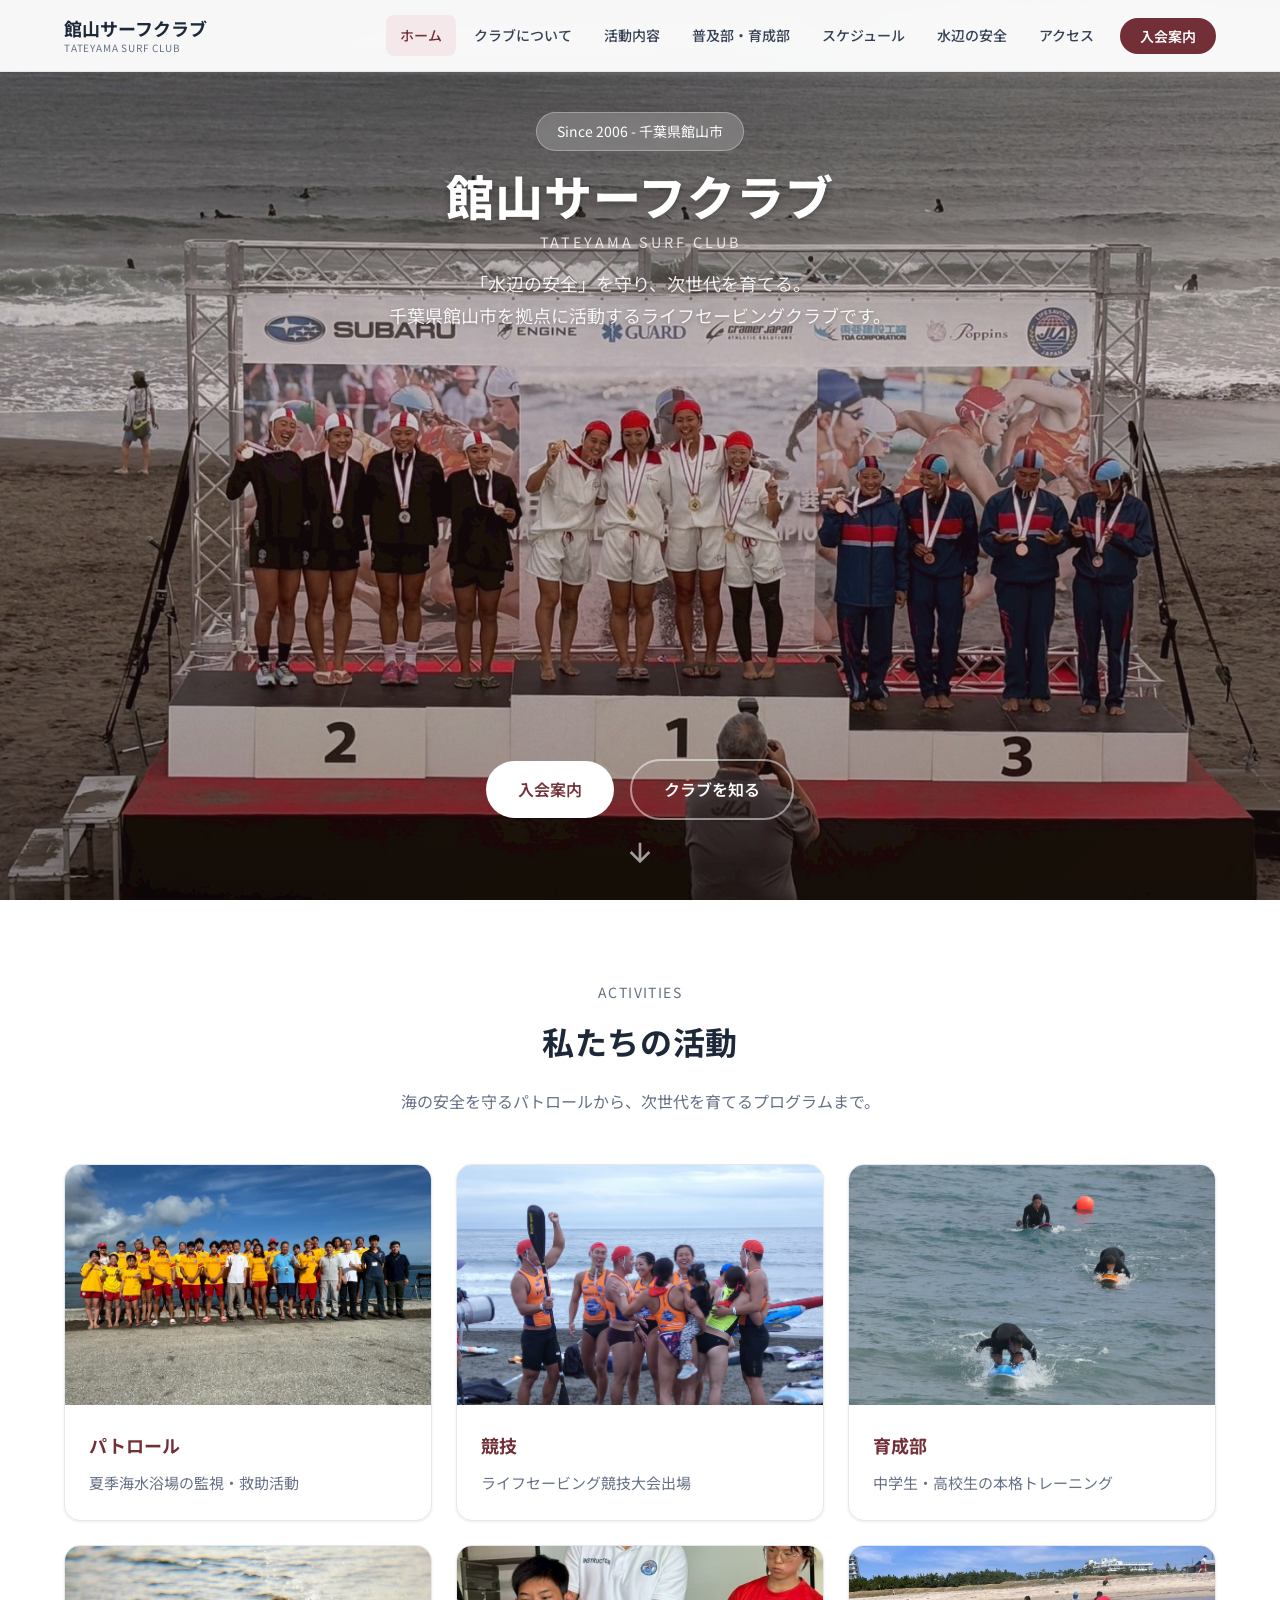
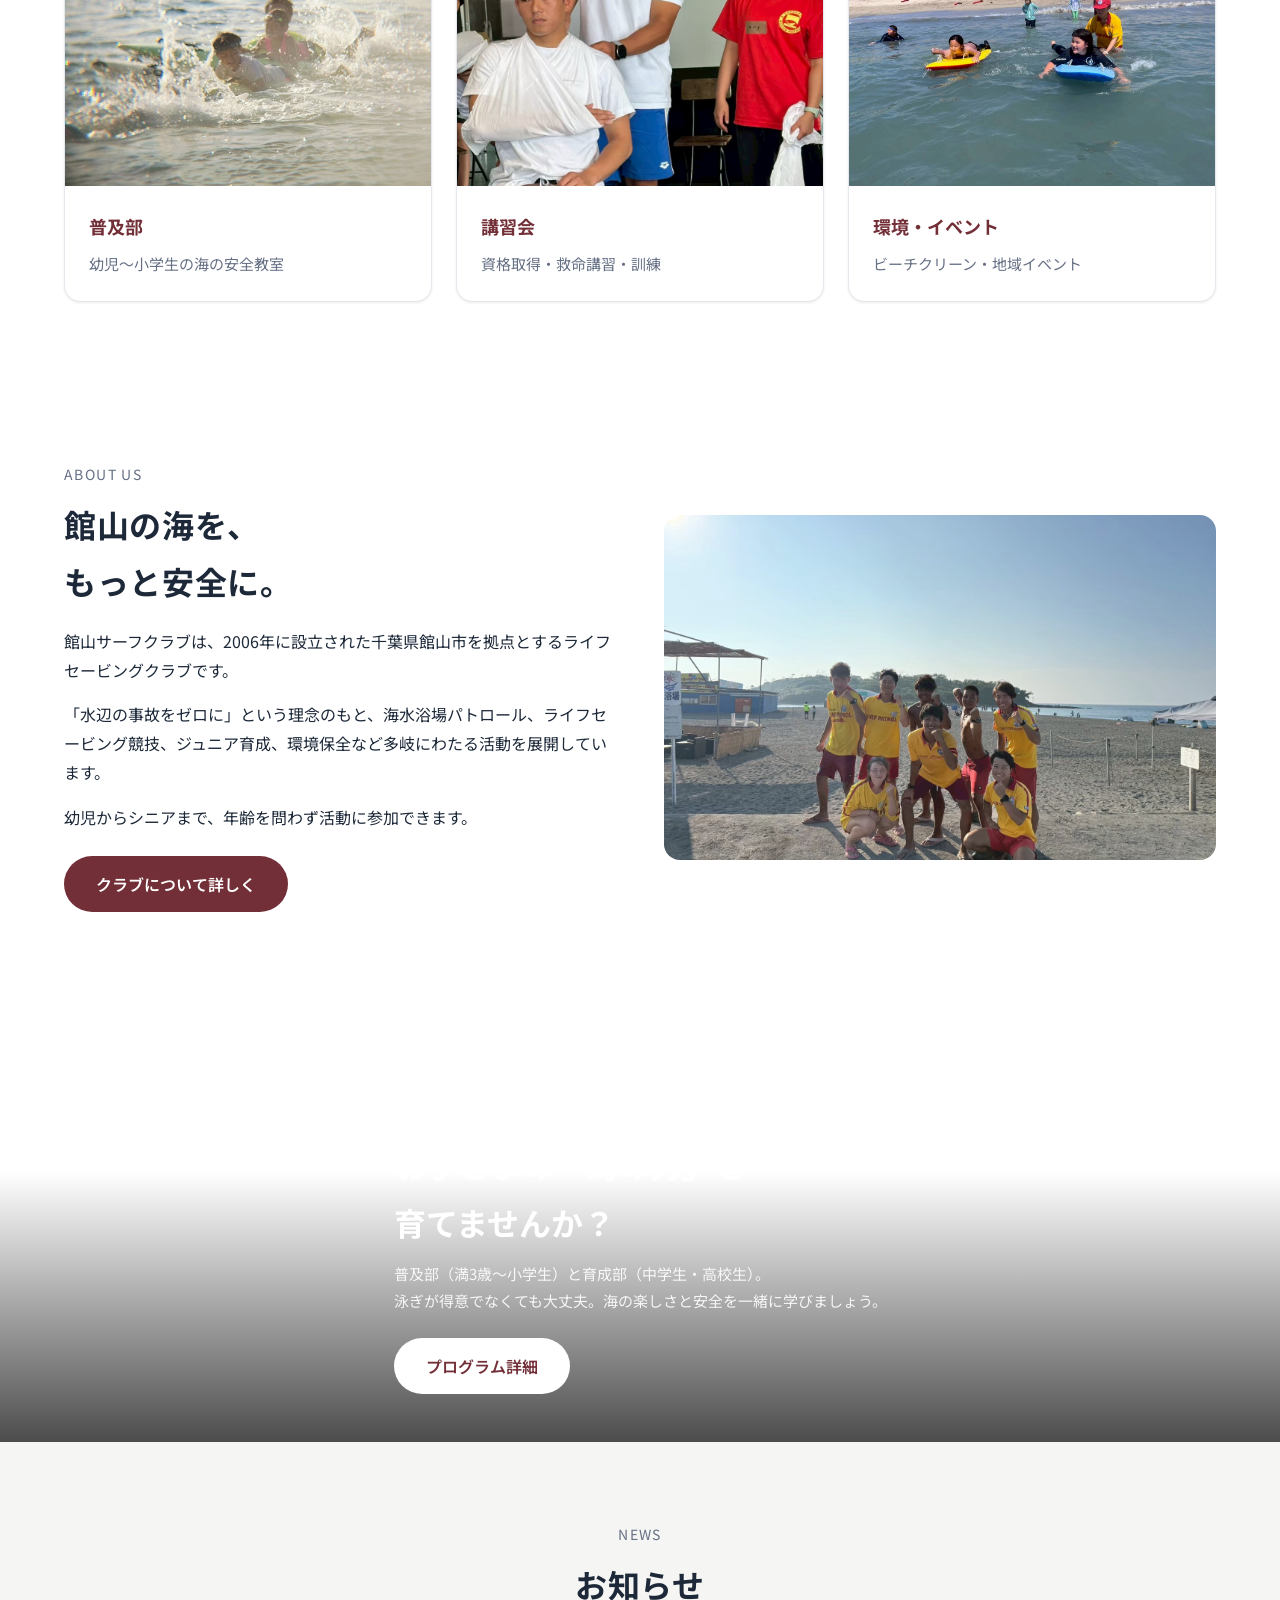
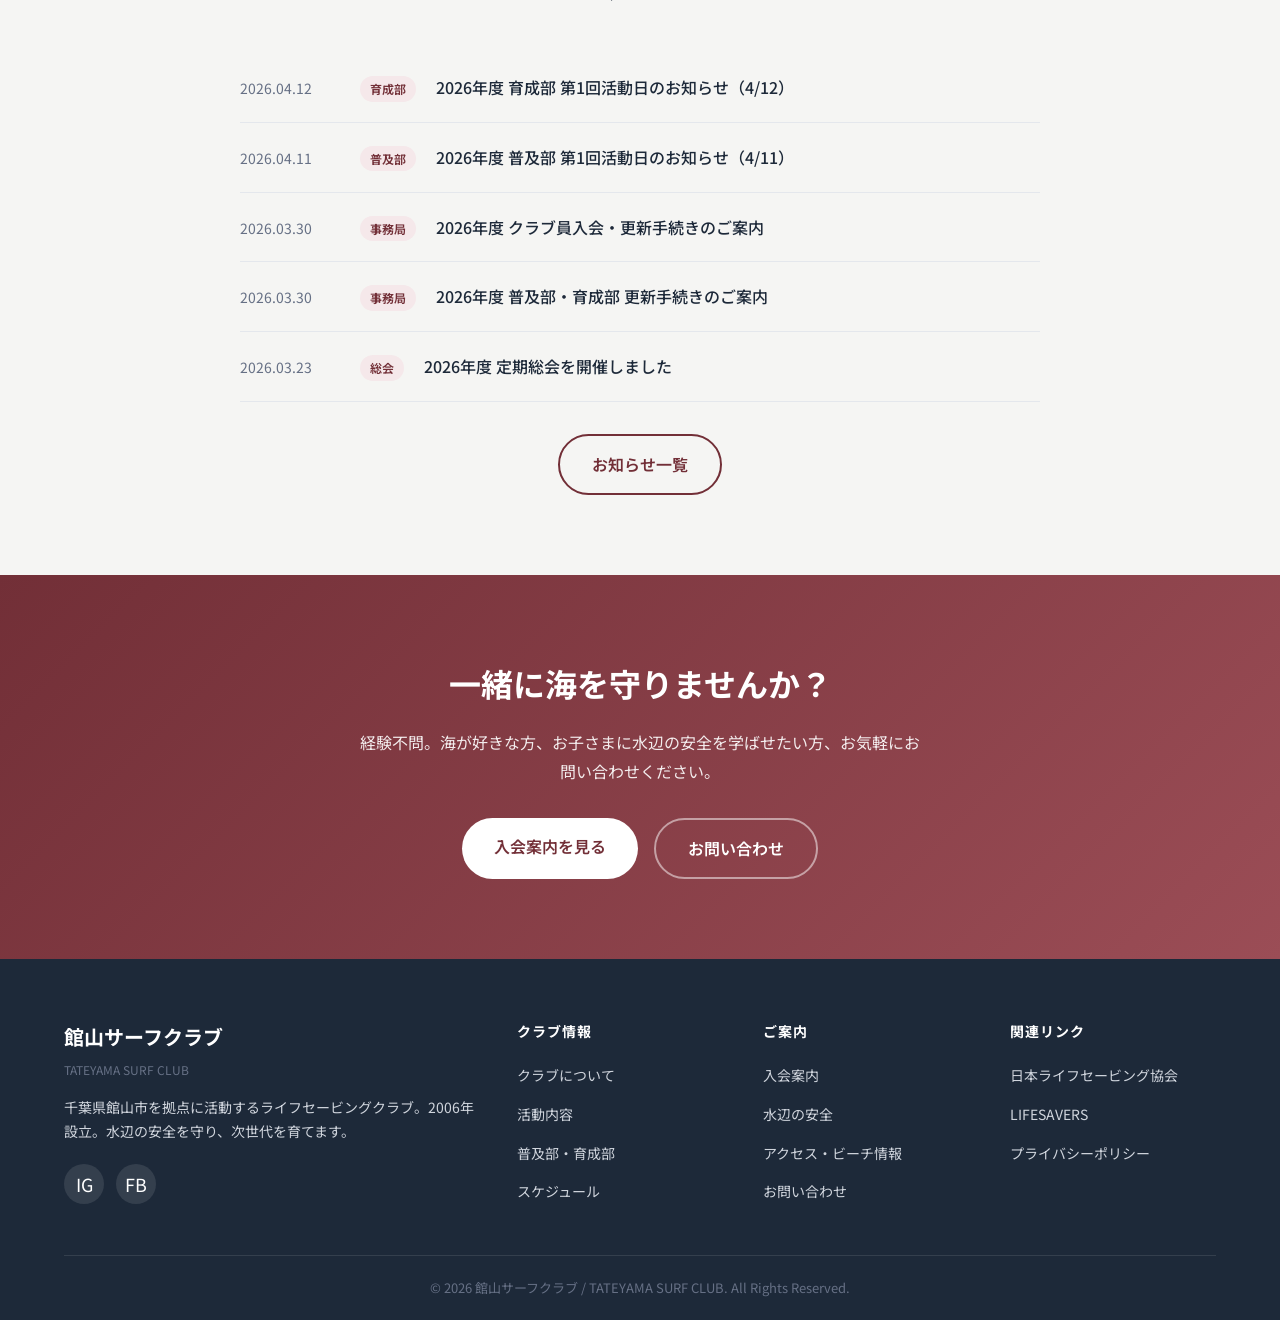
==== commit 53e7e47e: "About写真（沖ノ島）追加 & 数字セクション削除 Co-Authored-By: Claude Opus 4.6 (1M context) <noreply@anthropic.com>" ====
--- a/index.html
+++ b/index.html
@@ -134,24 +134,6 @@
           <p style="margin-bottom: 16px;">館山サーフクラブは、2006年に設立された千葉県館山市を拠点とするライフセービングクラブです。</p>
           <p style="margin-bottom: 16px;">「水辺の事故をゼロに」という理念のもと、海水浴場パトロール、ライフセービング競技、ジュニア育成、環境保全など多岐にわたる活動を展開しています。</p>
           <p style="margin-bottom: 24px;">幼児からシニアまで、年齢を問わず活動に参加できます。</p>
-          <div class="stats" style="text-align: center; margin-bottom: 24px;">
-            <div>
-              <div class="stat__number" style="font-size: 2rem;">2006</div>
-              <div class="stat__label">設立年</div>
-            </div>
-            <div>
-              <div class="stat__number" style="font-size: 2rem;">127+</div>
-              <div class="stat__label">クラブ員</div>
-            </div>
-            <div>
-              <div class="stat__number" style="font-size: 2rem;">7-9月</div>
-              <div class="stat__label">パトロール</div>
-            </div>
-            <div>
-              <div class="stat__number" style="font-size: 2rem;">全年齢</div>
-              <div class="stat__label">対象</div>
-            </div>
-          </div>
           <a href="about.html" class="btn btn--primary">クラブについて詳しく</a>
         </div>
         <div class="img-placeholder" style="background-image: url('images/about-beach.jpg'); background-size: cover; background-position: center; border: none; color: transparent;">クラブ活動の写真</div>
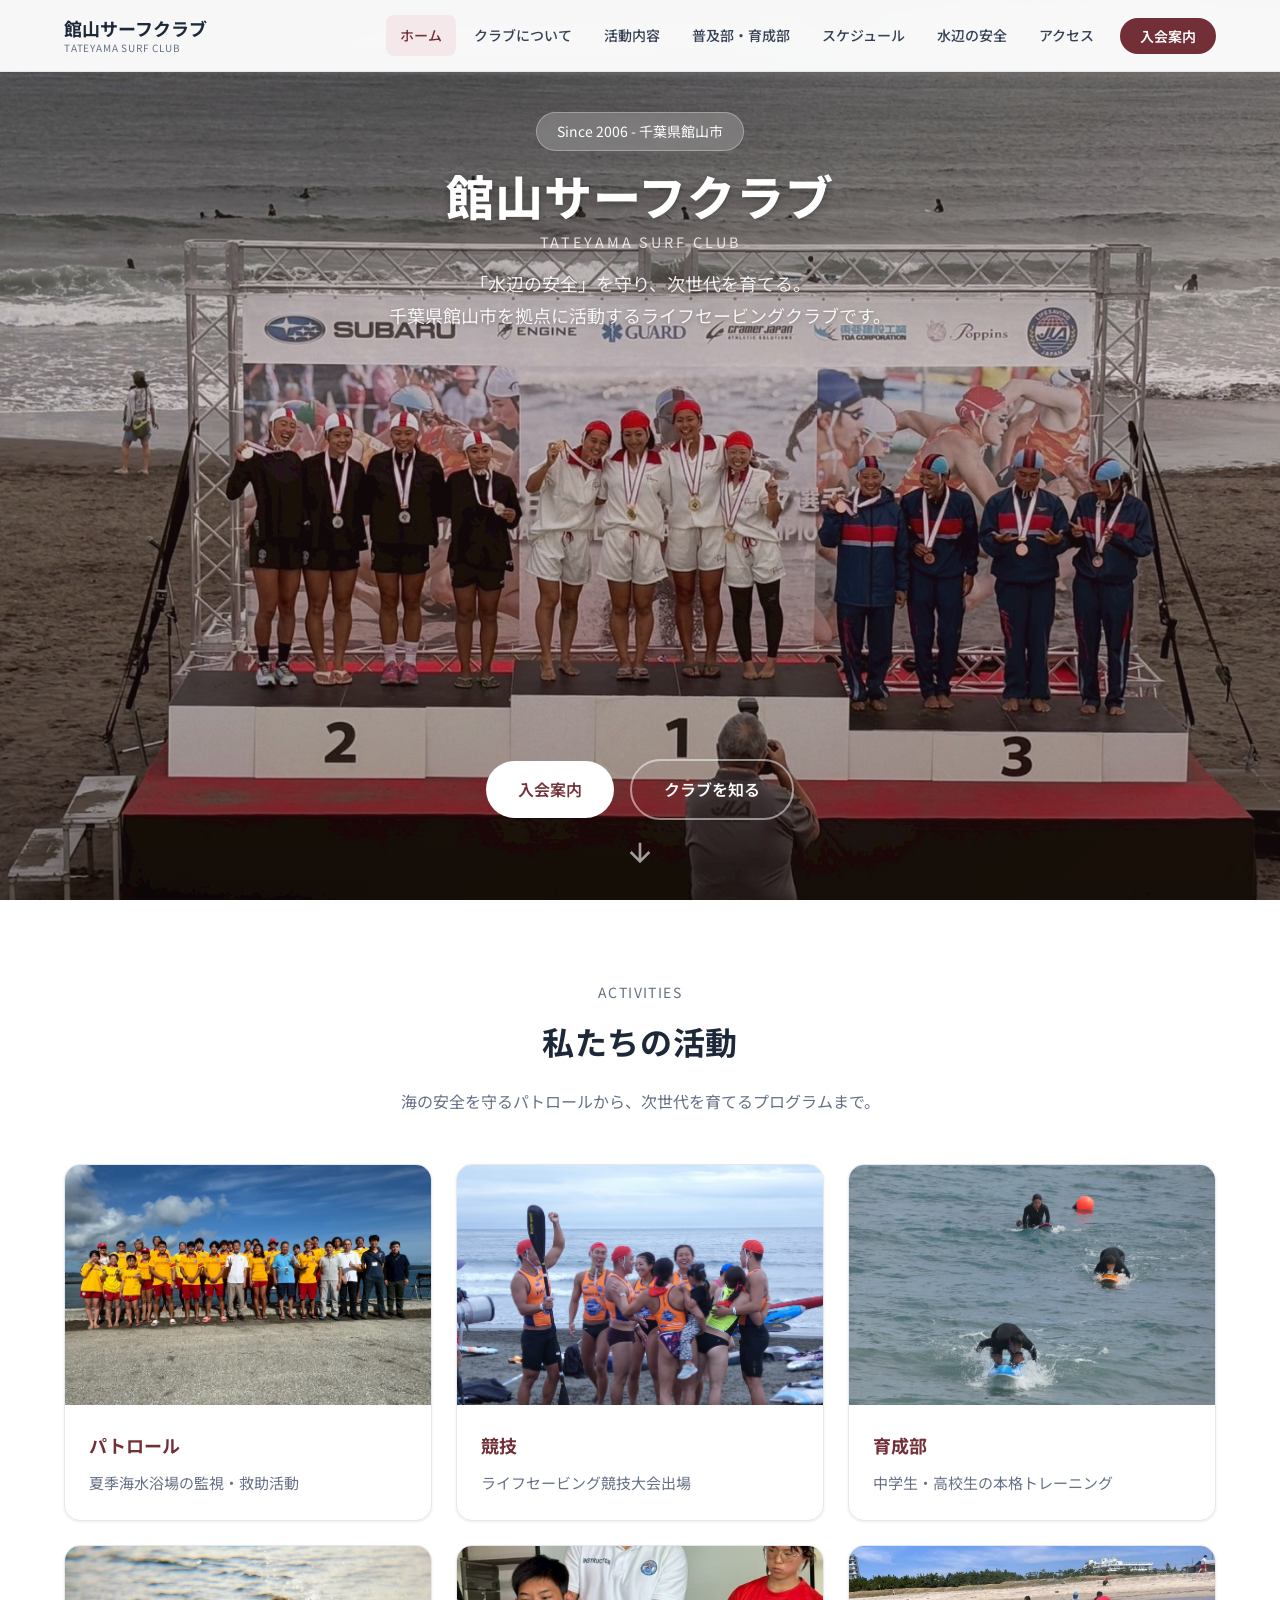
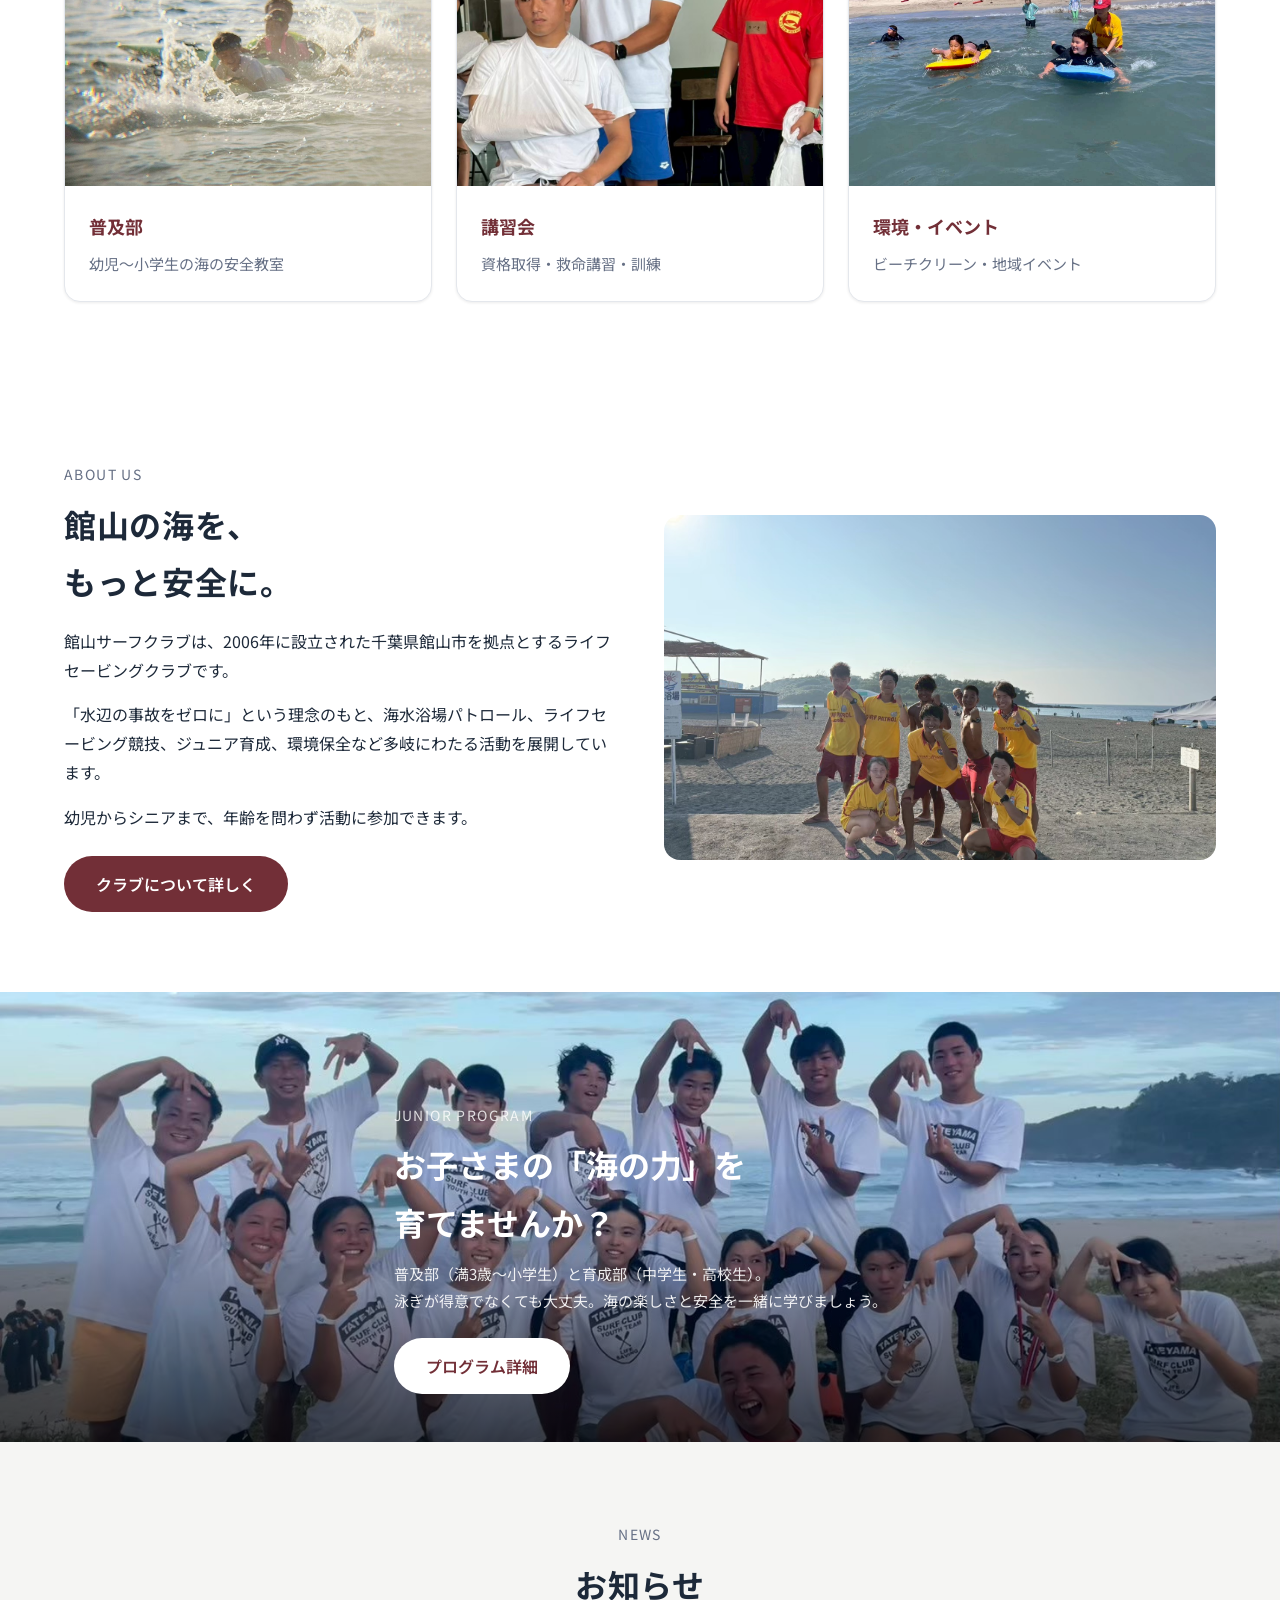
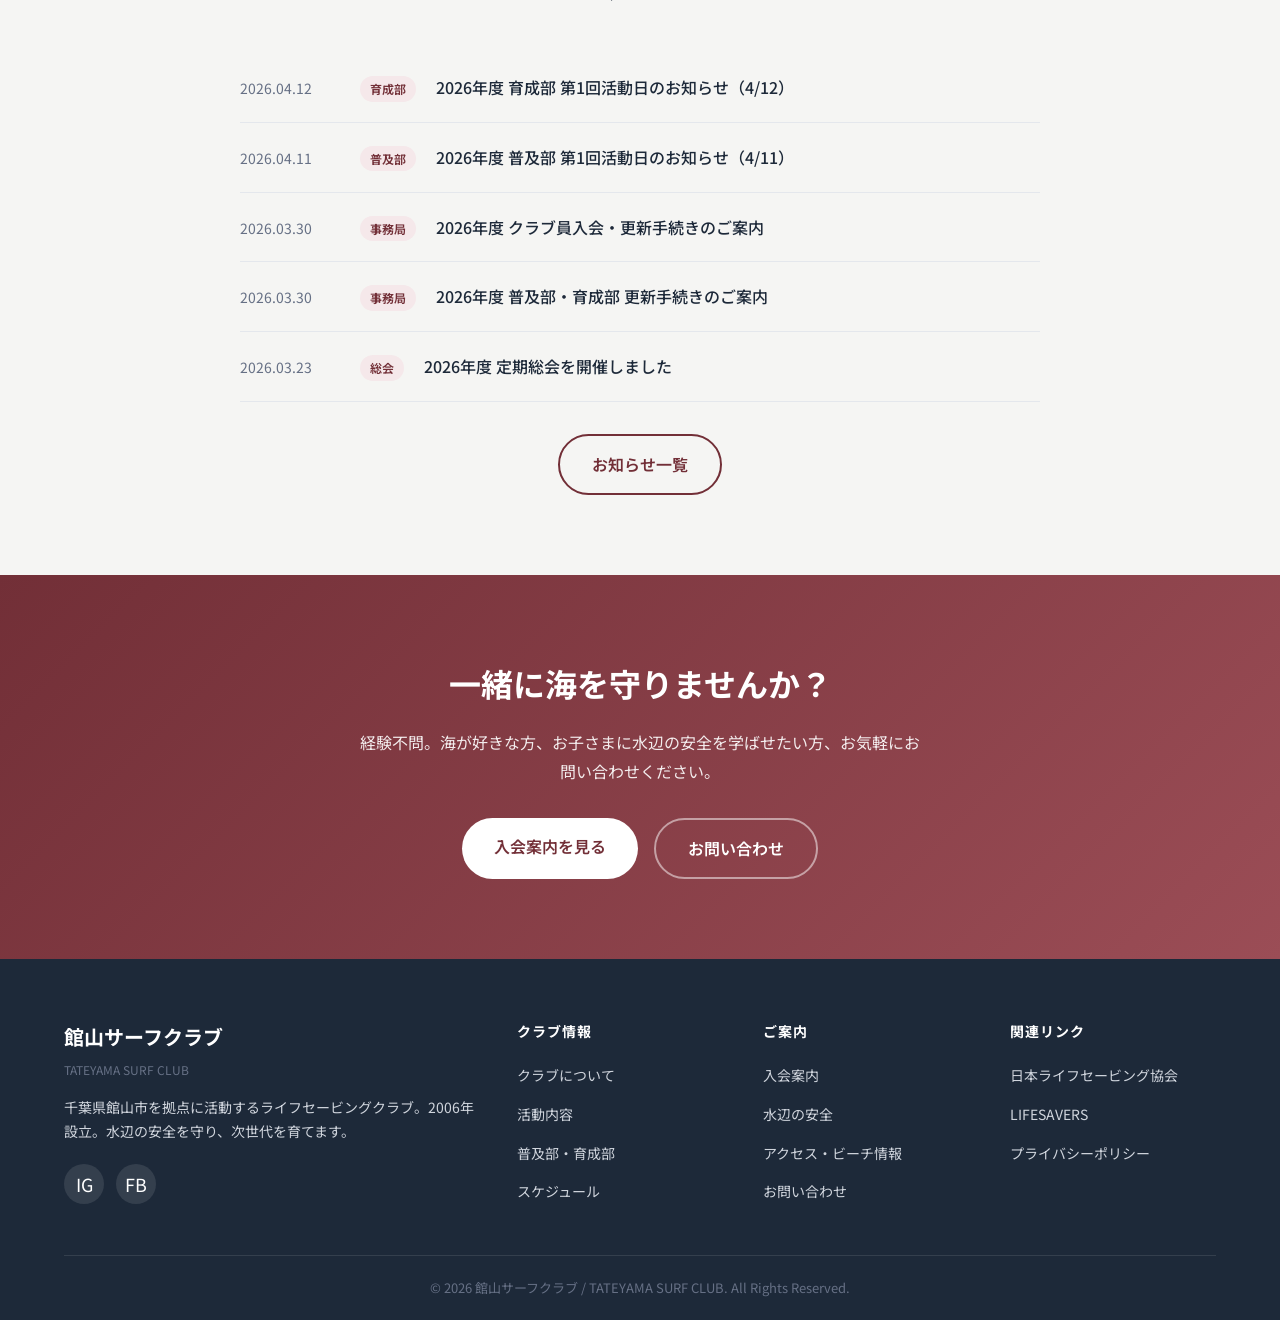
==== commit 35125d33: "「育てませんか？」セクションにジュニア・ユース写真2枚のスライドショーを追加 Co-Authored-By: Claude Opus 4.6 (1M context) <noreply@anthrop" ====
--- a/index.html
+++ b/index.html
@@ -142,11 +142,12 @@
   </section>
 
   <!-- ============================
-       ジュニア紹介 - 写真バナー（固定）
-       images/junior-banner.jpg を差し替えてください
+       ジュニア紹介 - スライドショーバナー
        ============================ -->
   <section class="section" style="padding: 0;">
-    <div class="photo-banner" style="border-radius: 0; min-height: 450px; background-image: url('images/junior-banner.jpg');">
+    <div class="photo-banner sodateru-slider" style="border-radius: 0; min-height: 450px;">
+      <img src="images/sodateru-youth.jpg" class="sodateru-slider__img sodateru-slider__img--active" alt="ユース全日本大会 集合写真">
+      <img src="images/sodateru-junior.jpg" class="sodateru-slider__img" alt="ジュニア全日本大会">
       <div class="photo-banner__content" style="max-width: var(--max-width); margin: 0 auto; padding: 48px 24px;">
         <p style="font-size: 0.875rem; letter-spacing: 0.1em; opacity: 0.8; margin-bottom: 8px;">JUNIOR PROGRAM</p>
         <h2 class="photo-banner__title" style="font-size: 2rem;">お子さまの「海の力」を<br>育てませんか？</h2>
--- a/css/style.css
+++ b/css/style.css
@@ -1391,6 +1391,26 @@
   overflow: hidden;
 }
 
+/* --- Sodateru Slider --- */
+.sodateru-slider {
+  position: relative;
+  background: #000;
+}
+
+.sodateru-slider__img {
+  position: absolute;
+  inset: 0;
+  width: 100%;
+  height: 100%;
+  object-fit: cover;
+  opacity: 0;
+  transition: opacity 1.2s ease;
+}
+
+.sodateru-slider__img--active {
+  opacity: 1;
+}
+
 .photo-banner::after {
   content: '';
   position: absolute;
